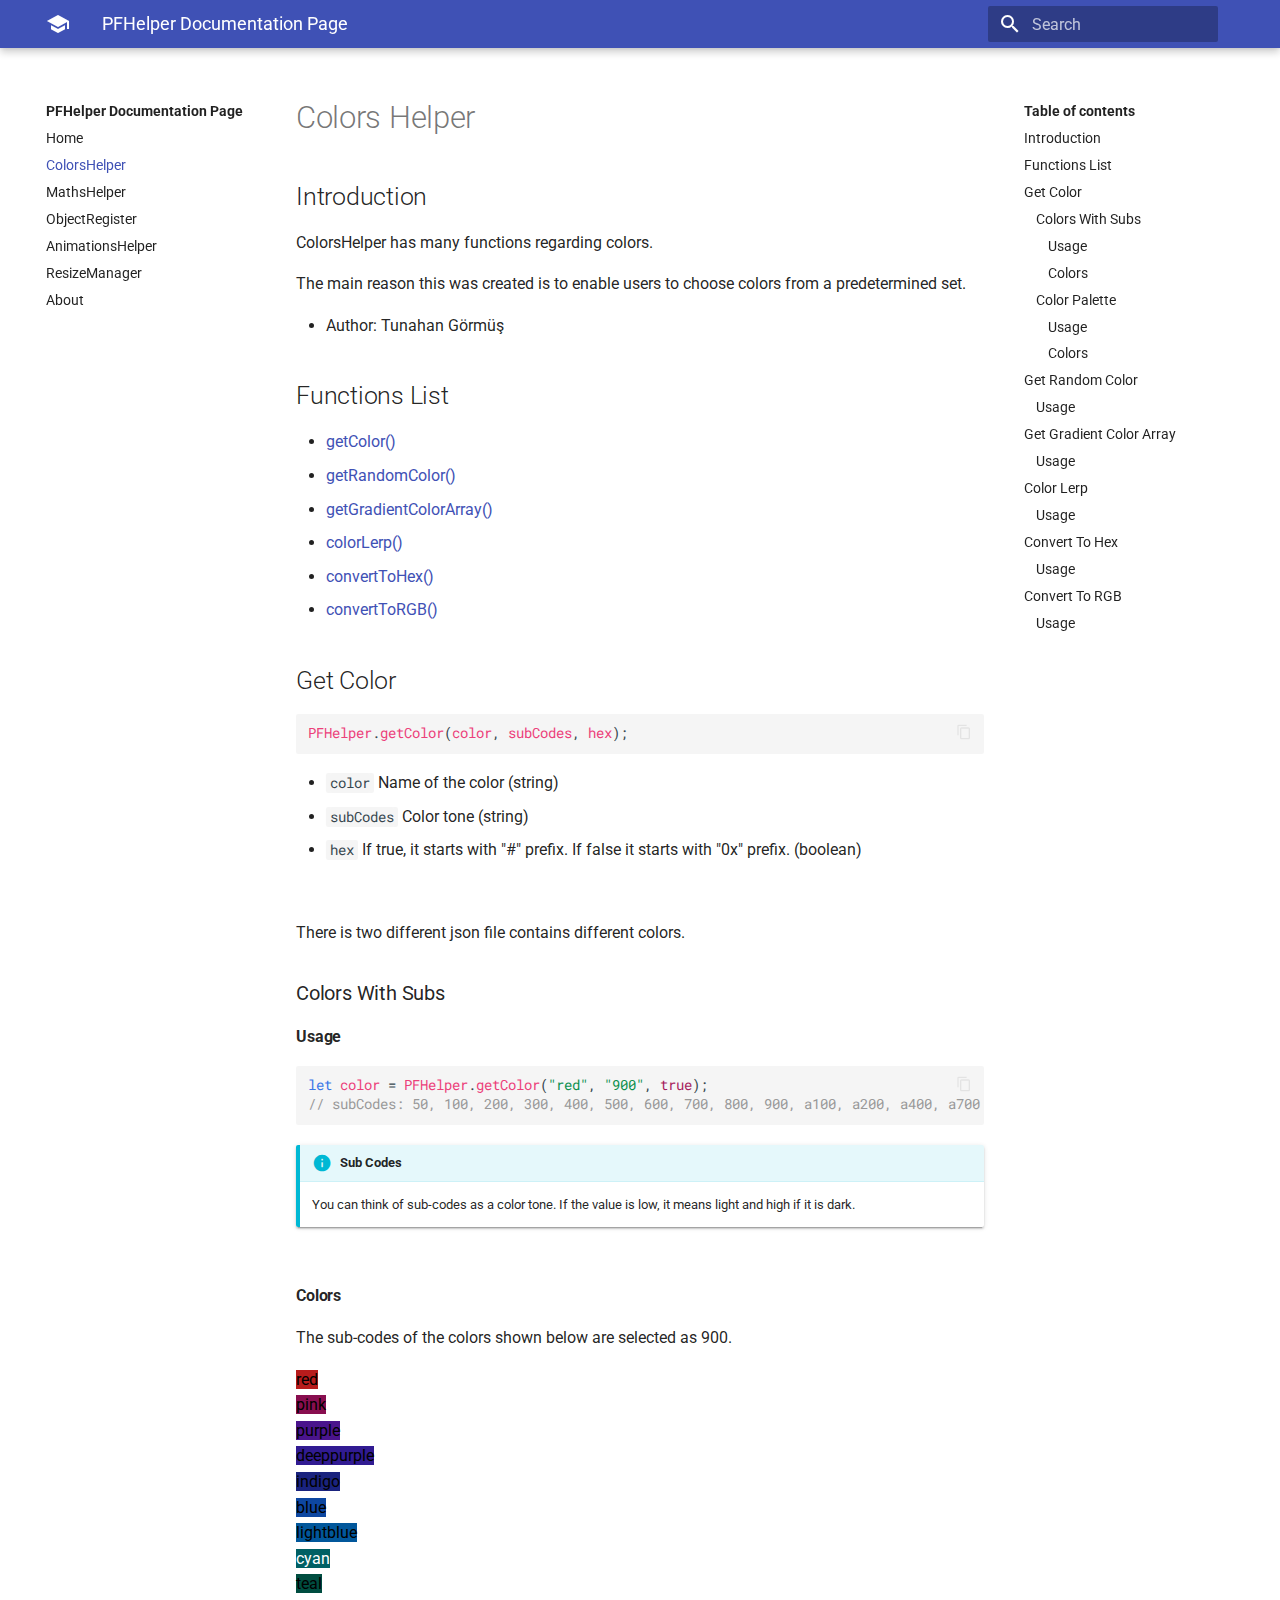
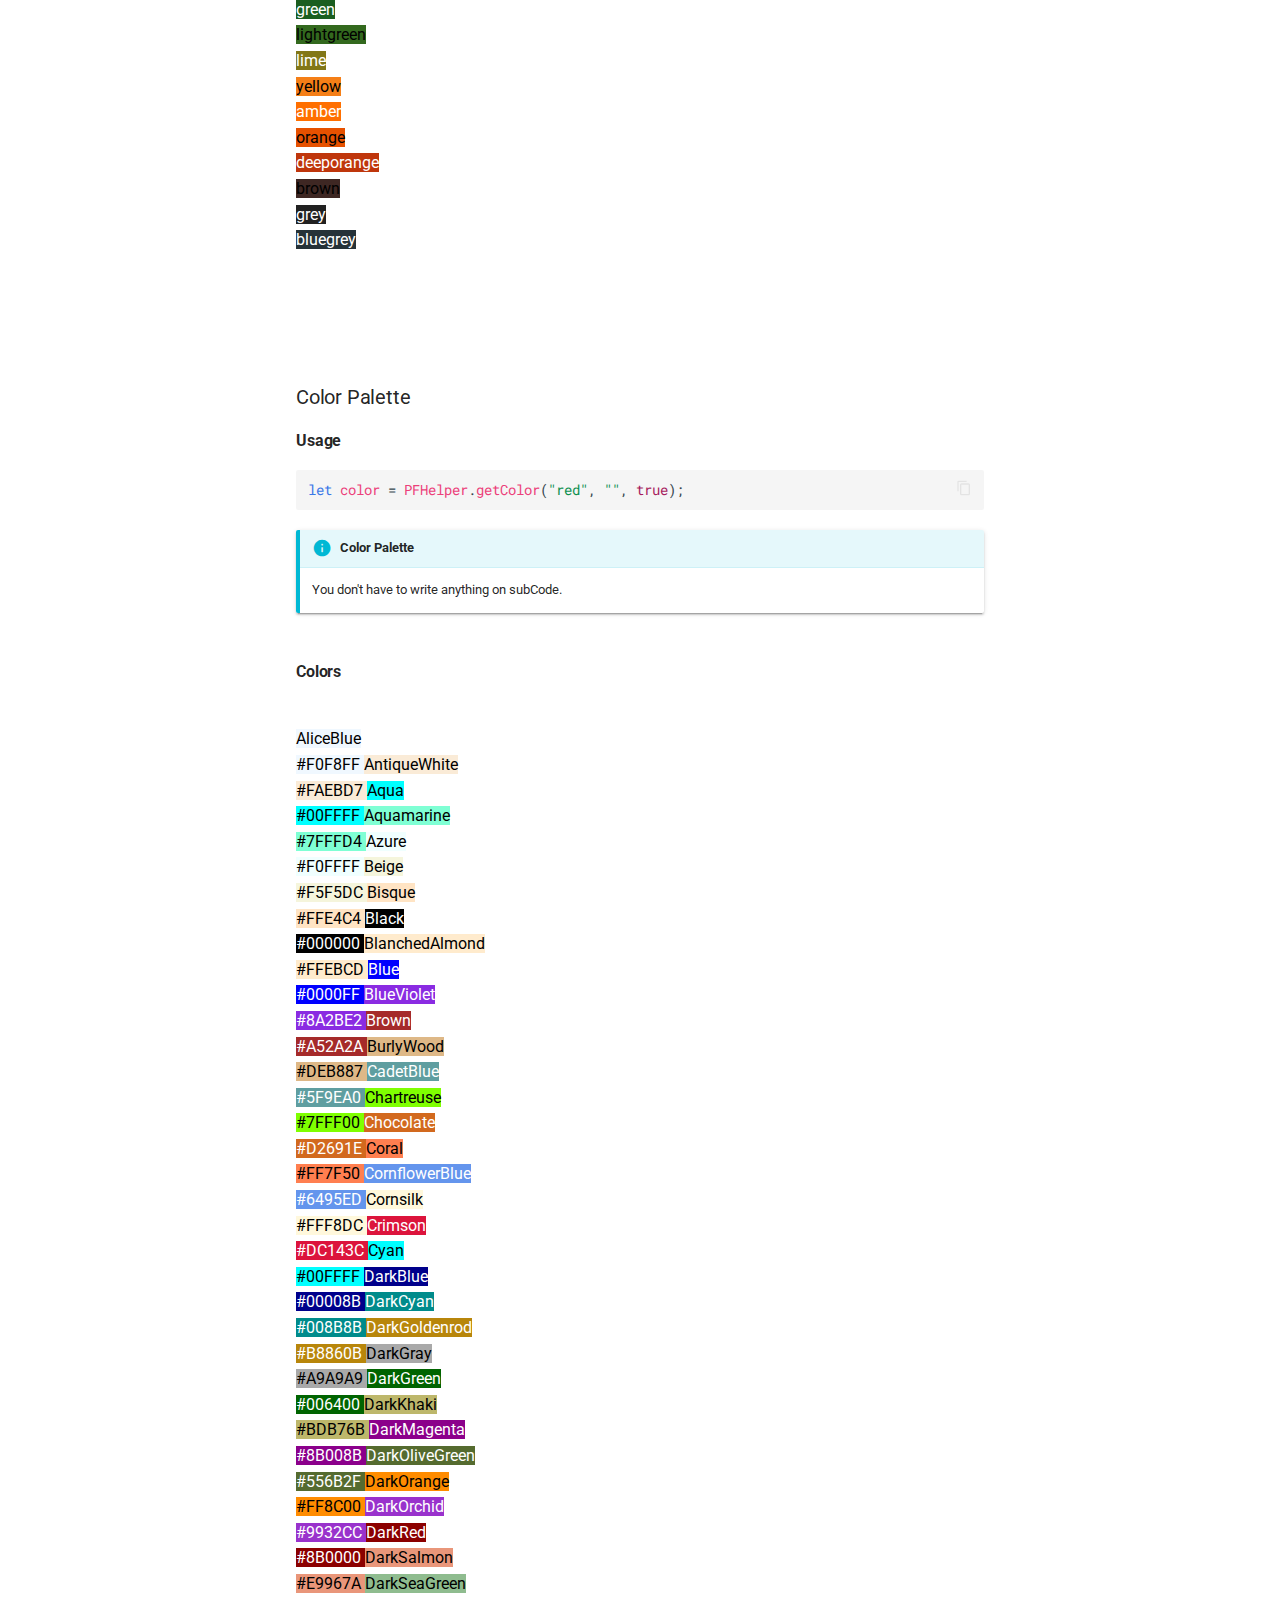
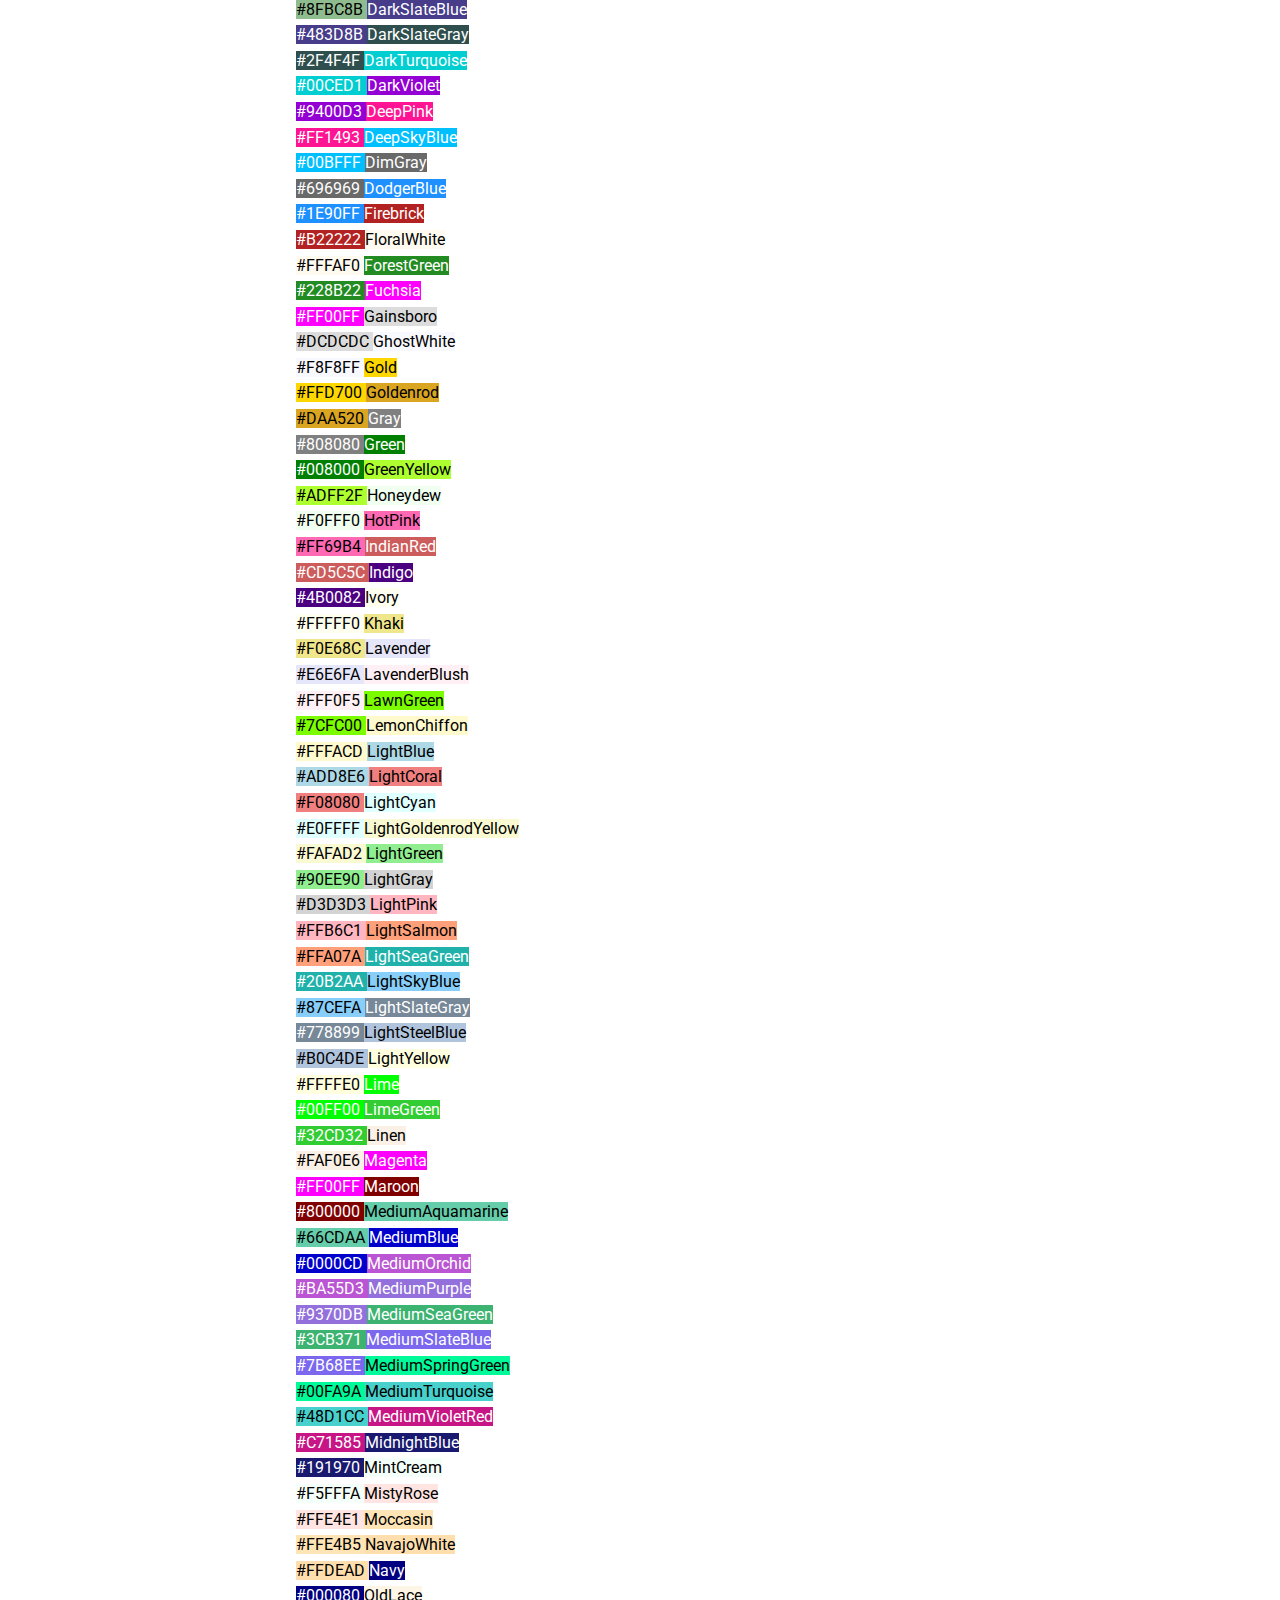
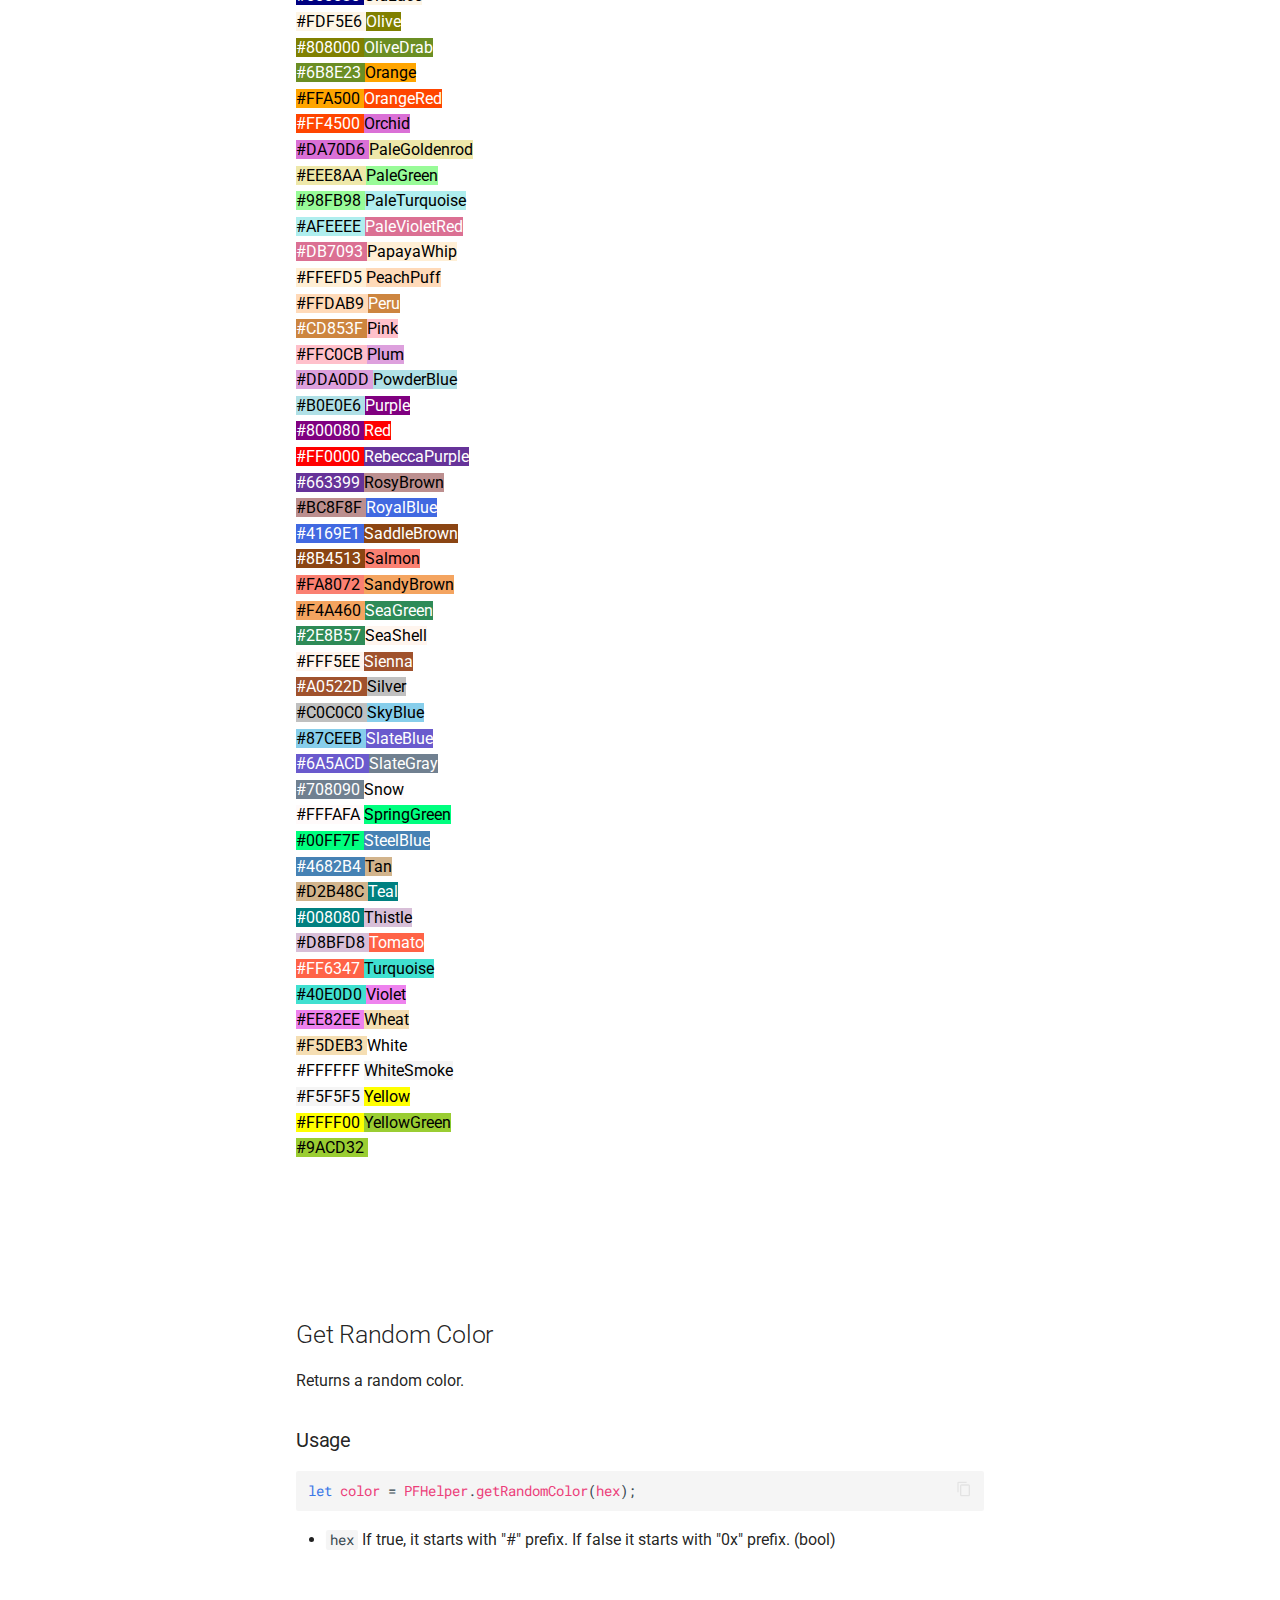
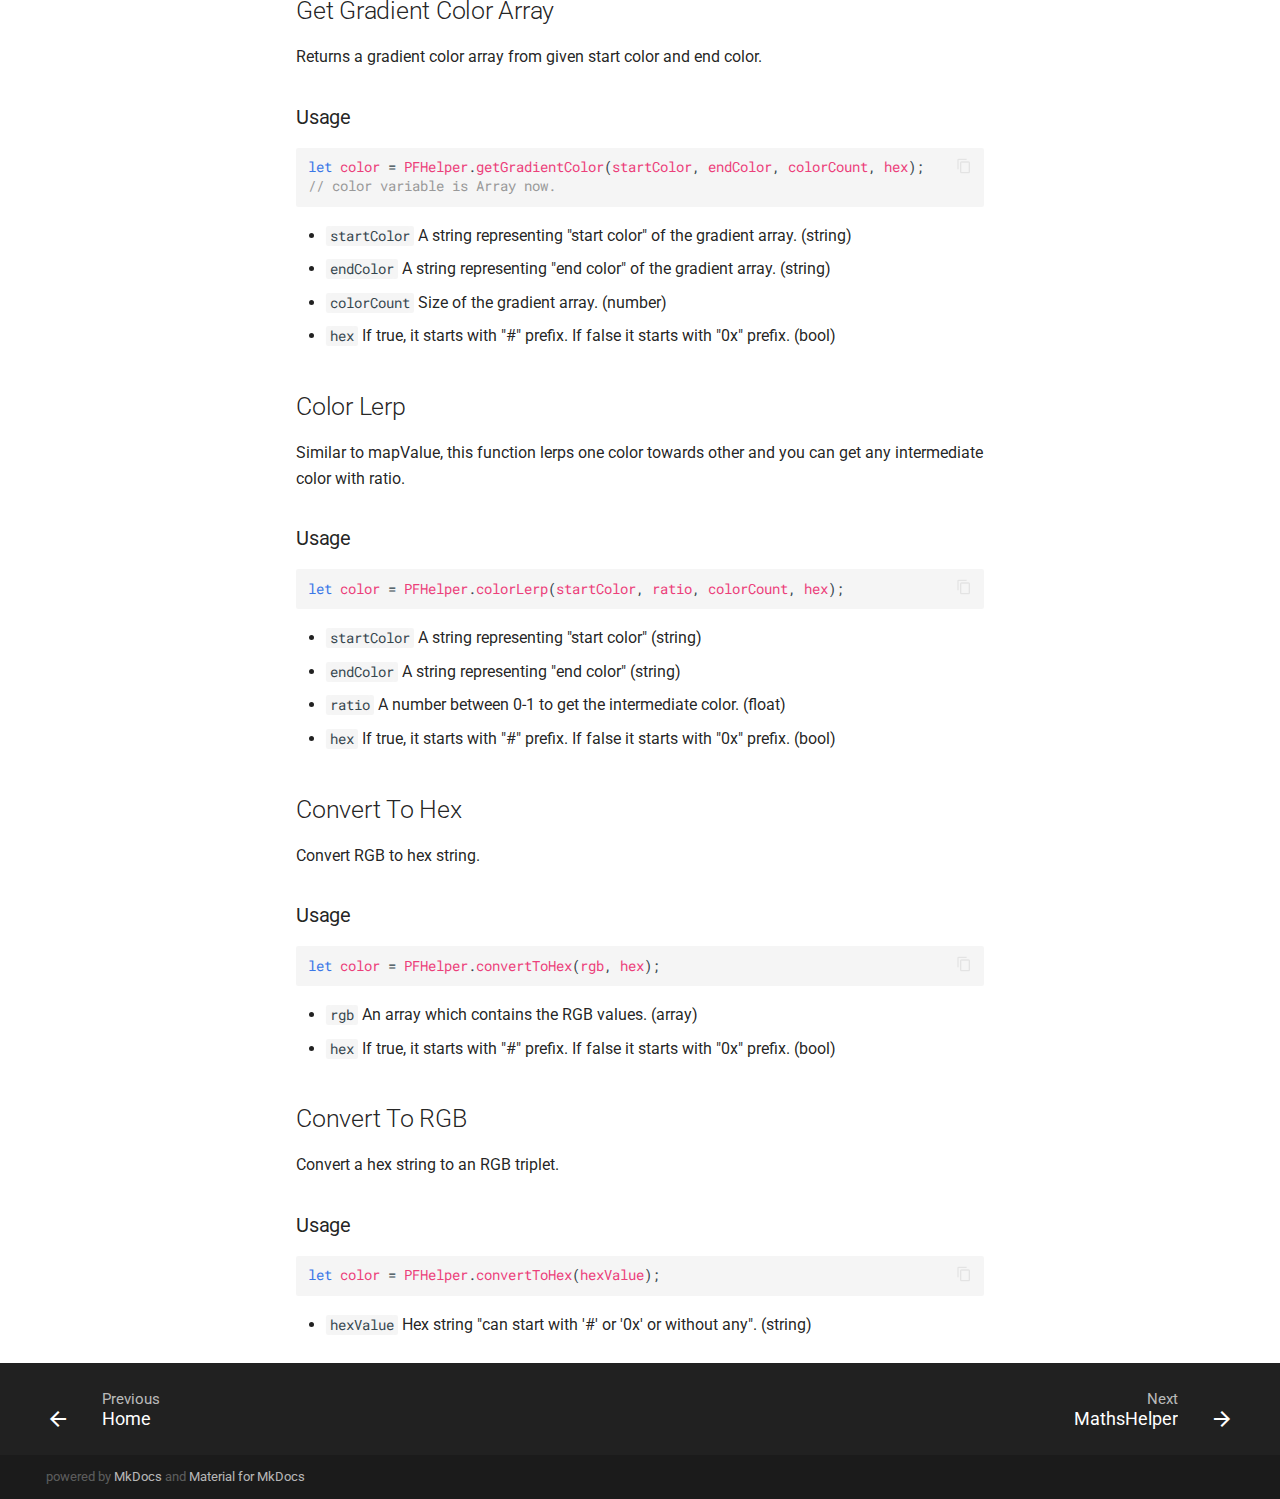
==== docs/colorsHelper/index.html @ a8c643f7 "Added docs site folder" ====
<!doctype html>
<html lang="en" class="no-js">
  <head>
    
      <meta charset="utf-8">
      <meta name="viewport" content="width=device-width,initial-scale=1">
      <meta http-equiv="x-ua-compatible" content="ie=edge">
      
      
      
      
        <meta name="lang:clipboard.copy" content="Copy to clipboard">
      
        <meta name="lang:clipboard.copied" content="Copied to clipboard">
      
        <meta name="lang:search.language" content="en">
      
        <meta name="lang:search.pipeline.stopwords" content="True">
      
        <meta name="lang:search.pipeline.trimmer" content="True">
      
        <meta name="lang:search.result.none" content="No matching documents">
      
        <meta name="lang:search.result.one" content="1 matching document">
      
        <meta name="lang:search.result.other" content="# matching documents">
      
        <meta name="lang:search.tokenizer" content="[\s\-]+">
      
      <link rel="shortcut icon" href="../assets/images/favicon.png">
      <meta name="generator" content="mkdocs-1.0.4, mkdocs-material-4.5.0">
    
    
      
        <title>ColorsHelper - PFHelper Documentation Page</title>
      
    
    
      <link rel="stylesheet" href="../assets/stylesheets/application.1b62728e.css">
      
      
    
    
      <script src="../assets/javascripts/modernizr.268332fc.js"></script>
    
    
      
        <link href="https://fonts.gstatic.com" rel="preconnect" crossorigin>
        <link rel="stylesheet" href="https://fonts.googleapis.com/css?family=Roboto:300,400,400i,700|Roboto+Mono&display=fallback">
        <style>body,input{font-family:"Roboto","Helvetica Neue",Helvetica,Arial,sans-serif}code,kbd,pre{font-family:"Roboto Mono","Courier New",Courier,monospace}</style>
      
    
    <link rel="stylesheet" href="../assets/fonts/material-icons.css">
    
    
      <link rel="stylesheet" href="../../stylesheets/extra.css">
    
    
      
    
    
  </head>
  
    <body dir="ltr">
  
    <svg class="md-svg">
      <defs>
        
        
      </defs>
    </svg>
    <input class="md-toggle" data-md-toggle="drawer" type="checkbox" id="__drawer" autocomplete="off">
    <input class="md-toggle" data-md-toggle="search" type="checkbox" id="__search" autocomplete="off">
    <label class="md-overlay" data-md-component="overlay" for="__drawer"></label>
    
      <a href="#colors-helper" tabindex="1" class="md-skip">
        Skip to content
      </a>
    
    
      <header class="md-header" data-md-component="header">
  <nav class="md-header-nav md-grid">
    <div class="md-flex">
      <div class="md-flex__cell md-flex__cell--shrink">
        <a href=".." title="PFHelper Documentation Page" class="md-header-nav__button md-logo">
          
            <i class="md-icon"></i>
          
        </a>
      </div>
      <div class="md-flex__cell md-flex__cell--shrink">
        <label class="md-icon md-icon--menu md-header-nav__button" for="__drawer"></label>
      </div>
      <div class="md-flex__cell md-flex__cell--stretch">
        <div class="md-flex__ellipsis md-header-nav__title" data-md-component="title">
          
            <span class="md-header-nav__topic">
              PFHelper Documentation Page
            </span>
            <span class="md-header-nav__topic">
              
                ColorsHelper
              
            </span>
          
        </div>
      </div>
      <div class="md-flex__cell md-flex__cell--shrink">
        
          <label class="md-icon md-icon--search md-header-nav__button" for="__search"></label>
          
<div class="md-search" data-md-component="search" role="dialog">
  <label class="md-search__overlay" for="__search"></label>
  <div class="md-search__inner" role="search">
    <form class="md-search__form" name="search">
      <input type="text" class="md-search__input" name="query" placeholder="Search" autocapitalize="off" autocorrect="off" autocomplete="off" spellcheck="false" data-md-component="query" data-md-state="active">
      <label class="md-icon md-search__icon" for="__search"></label>
      <button type="reset" class="md-icon md-search__icon" data-md-component="reset" tabindex="-1">
        &#xE5CD;
      </button>
    </form>
    <div class="md-search__output">
      <div class="md-search__scrollwrap" data-md-scrollfix>
        <div class="md-search-result" data-md-component="result">
          <div class="md-search-result__meta">
            Type to start searching
          </div>
          <ol class="md-search-result__list"></ol>
        </div>
      </div>
    </div>
  </div>
</div>
        
      </div>
      
    </div>
  </nav>
</header>
    
    <div class="md-container">
      
        
      
      
      <main class="md-main" role="main">
        <div class="md-main__inner md-grid" data-md-component="container">
          
            
              <div class="md-sidebar md-sidebar--primary" data-md-component="navigation">
                <div class="md-sidebar__scrollwrap">
                  <div class="md-sidebar__inner">
                    <nav class="md-nav md-nav--primary" data-md-level="0">
  <label class="md-nav__title md-nav__title--site" for="__drawer">
    <a href=".." title="PFHelper Documentation Page" class="md-nav__button md-logo">
      
        <i class="md-icon"></i>
      
    </a>
    PFHelper Documentation Page
  </label>
  
  <ul class="md-nav__list" data-md-scrollfix>
    
      
      
      


  <li class="md-nav__item">
    <a href=".." title="Home" class="md-nav__link">
      Home
    </a>
  </li>

    
      
      
      

  


  <li class="md-nav__item md-nav__item--active">
    
    <input class="md-toggle md-nav__toggle" data-md-toggle="toc" type="checkbox" id="__toc">
    
      
    
    
      <label class="md-nav__link md-nav__link--active" for="__toc">
        ColorsHelper
      </label>
    
    <a href="./" title="ColorsHelper" class="md-nav__link md-nav__link--active">
      ColorsHelper
    </a>
    
      
<nav class="md-nav md-nav--secondary">
  
  
    
  
  
    <label class="md-nav__title" for="__toc">Table of contents</label>
    <ul class="md-nav__list" data-md-scrollfix>
      
        <li class="md-nav__item">
  <a href="#introduction" class="md-nav__link">
    Introduction
  </a>
  
</li>
      
        <li class="md-nav__item">
  <a href="#functions-list" class="md-nav__link">
    Functions List
  </a>
  
</li>
      
        <li class="md-nav__item">
  <a href="#get-color" class="md-nav__link">
    Get Color
  </a>
  
    <nav class="md-nav">
      <ul class="md-nav__list">
        
          <li class="md-nav__item">
  <a href="#colors-with-subs" class="md-nav__link">
    Colors With Subs
  </a>
  
    <nav class="md-nav">
      <ul class="md-nav__list">
        
          <li class="md-nav__item">
  <a href="#usage" class="md-nav__link">
    Usage
  </a>
  
</li>
        
          <li class="md-nav__item">
  <a href="#colors" class="md-nav__link">
    Colors
  </a>
  
</li>
        
      </ul>
    </nav>
  
</li>
        
          <li class="md-nav__item">
  <a href="#color-palette" class="md-nav__link">
    Color Palette
  </a>
  
    <nav class="md-nav">
      <ul class="md-nav__list">
        
          <li class="md-nav__item">
  <a href="#usage_1" class="md-nav__link">
    Usage
  </a>
  
</li>
        
          <li class="md-nav__item">
  <a href="#colors_1" class="md-nav__link">
    Colors
  </a>
  
</li>
        
      </ul>
    </nav>
  
</li>
        
      </ul>
    </nav>
  
</li>
      
        <li class="md-nav__item">
  <a href="#get-random-color" class="md-nav__link">
    Get Random Color
  </a>
  
    <nav class="md-nav">
      <ul class="md-nav__list">
        
          <li class="md-nav__item">
  <a href="#usage_2" class="md-nav__link">
    Usage
  </a>
  
</li>
        
      </ul>
    </nav>
  
</li>
      
        <li class="md-nav__item">
  <a href="#get-gradient-color-array" class="md-nav__link">
    Get Gradient Color Array
  </a>
  
    <nav class="md-nav">
      <ul class="md-nav__list">
        
          <li class="md-nav__item">
  <a href="#usage_3" class="md-nav__link">
    Usage
  </a>
  
</li>
        
      </ul>
    </nav>
  
</li>
      
        <li class="md-nav__item">
  <a href="#color-lerp" class="md-nav__link">
    Color Lerp
  </a>
  
    <nav class="md-nav">
      <ul class="md-nav__list">
        
          <li class="md-nav__item">
  <a href="#usage_4" class="md-nav__link">
    Usage
  </a>
  
</li>
        
      </ul>
    </nav>
  
</li>
      
        <li class="md-nav__item">
  <a href="#convert-to-hex" class="md-nav__link">
    Convert To Hex
  </a>
  
    <nav class="md-nav">
      <ul class="md-nav__list">
        
          <li class="md-nav__item">
  <a href="#usage_5" class="md-nav__link">
    Usage
  </a>
  
</li>
        
      </ul>
    </nav>
  
</li>
      
        <li class="md-nav__item">
  <a href="#convert-to-rgb" class="md-nav__link">
    Convert To RGB
  </a>
  
    <nav class="md-nav">
      <ul class="md-nav__list">
        
          <li class="md-nav__item">
  <a href="#usage_6" class="md-nav__link">
    Usage
  </a>
  
</li>
        
      </ul>
    </nav>
  
</li>
      
      
      
      
      
    </ul>
  
</nav>
    
  </li>

    
      
      
      


  <li class="md-nav__item">
    <a href="../mathsHelper/" title="MathsHelper" class="md-nav__link">
      MathsHelper
    </a>
  </li>

    
      
      
      


  <li class="md-nav__item">
    <a href="../objectRegister/" title="ObjectRegister" class="md-nav__link">
      ObjectRegister
    </a>
  </li>

    
      
      
      


  <li class="md-nav__item">
    <a href="../animationHelper/" title="AnimationsHelper" class="md-nav__link">
      AnimationsHelper
    </a>
  </li>

    
      
      
      


  <li class="md-nav__item">
    <a href="../resizeManager/" title="ResizeManager" class="md-nav__link">
      ResizeManager
    </a>
  </li>

    
      
      
      


  <li class="md-nav__item">
    <a href="../about/" title="About" class="md-nav__link">
      About
    </a>
  </li>

    
  </ul>
</nav>
                  </div>
                </div>
              </div>
            
            
              <div class="md-sidebar md-sidebar--secondary" data-md-component="toc">
                <div class="md-sidebar__scrollwrap">
                  <div class="md-sidebar__inner">
                    
<nav class="md-nav md-nav--secondary">
  
  
    
  
  
    <label class="md-nav__title" for="__toc">Table of contents</label>
    <ul class="md-nav__list" data-md-scrollfix>
      
        <li class="md-nav__item">
  <a href="#introduction" class="md-nav__link">
    Introduction
  </a>
  
</li>
      
        <li class="md-nav__item">
  <a href="#functions-list" class="md-nav__link">
    Functions List
  </a>
  
</li>
      
        <li class="md-nav__item">
  <a href="#get-color" class="md-nav__link">
    Get Color
  </a>
  
    <nav class="md-nav">
      <ul class="md-nav__list">
        
          <li class="md-nav__item">
  <a href="#colors-with-subs" class="md-nav__link">
    Colors With Subs
  </a>
  
    <nav class="md-nav">
      <ul class="md-nav__list">
        
          <li class="md-nav__item">
  <a href="#usage" class="md-nav__link">
    Usage
  </a>
  
</li>
        
          <li class="md-nav__item">
  <a href="#colors" class="md-nav__link">
    Colors
  </a>
  
</li>
        
      </ul>
    </nav>
  
</li>
        
          <li class="md-nav__item">
  <a href="#color-palette" class="md-nav__link">
    Color Palette
  </a>
  
    <nav class="md-nav">
      <ul class="md-nav__list">
        
          <li class="md-nav__item">
  <a href="#usage_1" class="md-nav__link">
    Usage
  </a>
  
</li>
        
          <li class="md-nav__item">
  <a href="#colors_1" class="md-nav__link">
    Colors
  </a>
  
</li>
        
      </ul>
    </nav>
  
</li>
        
      </ul>
    </nav>
  
</li>
      
        <li class="md-nav__item">
  <a href="#get-random-color" class="md-nav__link">
    Get Random Color
  </a>
  
    <nav class="md-nav">
      <ul class="md-nav__list">
        
          <li class="md-nav__item">
  <a href="#usage_2" class="md-nav__link">
    Usage
  </a>
  
</li>
        
      </ul>
    </nav>
  
</li>
      
        <li class="md-nav__item">
  <a href="#get-gradient-color-array" class="md-nav__link">
    Get Gradient Color Array
  </a>
  
    <nav class="md-nav">
      <ul class="md-nav__list">
        
          <li class="md-nav__item">
  <a href="#usage_3" class="md-nav__link">
    Usage
  </a>
  
</li>
        
      </ul>
    </nav>
  
</li>
      
        <li class="md-nav__item">
  <a href="#color-lerp" class="md-nav__link">
    Color Lerp
  </a>
  
    <nav class="md-nav">
      <ul class="md-nav__list">
        
          <li class="md-nav__item">
  <a href="#usage_4" class="md-nav__link">
    Usage
  </a>
  
</li>
        
      </ul>
    </nav>
  
</li>
      
        <li class="md-nav__item">
  <a href="#convert-to-hex" class="md-nav__link">
    Convert To Hex
  </a>
  
    <nav class="md-nav">
      <ul class="md-nav__list">
        
          <li class="md-nav__item">
  <a href="#usage_5" class="md-nav__link">
    Usage
  </a>
  
</li>
        
      </ul>
    </nav>
  
</li>
      
        <li class="md-nav__item">
  <a href="#convert-to-rgb" class="md-nav__link">
    Convert To RGB
  </a>
  
    <nav class="md-nav">
      <ul class="md-nav__list">
        
          <li class="md-nav__item">
  <a href="#usage_6" class="md-nav__link">
    Usage
  </a>
  
</li>
        
      </ul>
    </nav>
  
</li>
      
      
      
      
      
    </ul>
  
</nav>
                  </div>
                </div>
              </div>
            
          
          <div class="md-content">
            <article class="md-content__inner md-typeset">
              
                
                
                <h1 id="colors-helper">Colors Helper</h1>
<h2 id="introduction">Introduction</h2>
<p>ColorsHelper has many functions regarding colors.</p>
<p>The main reason this was created is to enable users to choose colors from a predetermined set.</p>
<ul>
<li>Author: Tunahan Görmüş</li>
</ul>
<h2 id="functions-list">Functions List</h2>
<ul>
<li><a href="#getColor">getColor()</a></li>
<li><a href="#randomColor">getRandomColor()</a></li>
<li><a href="#gradientArray">getGradientColorArray()</a></li>
<li><a href="#colorLerp">colorLerp()</a></li>
<li><a href="#convertHex">convertToHex()</a></li>
<li><a href="#convertRGB">convertToRGB()</a></li>
</ul>
<p><a name="getColor"></a></p>
<h2 id="get-color">Get Color</h2>
<div class="codehilite"><pre><span></span><span class="nx">PFHelper</span><span class="p">.</span><span class="nx">getColor</span><span class="p">(</span><span class="nx">color</span><span class="p">,</span> <span class="nx">subCodes</span><span class="p">,</span> <span class="nx">hex</span><span class="p">);</span>
</pre></div>


<ul>
<li><code>color</code> Name of the color (string)</li>
<li><code>subCodes</code> Color tone (string)</li>
<li><code>hex</code> If true, it starts with "#" prefix. If false it starts with "0x" prefix. (boolean)</li>
</ul>
<p>&nbsp;</p>
<p>There is two different json file contains different colors.</p>
<h3 id="colors-with-subs">Colors With Subs</h3>
<h4 id="usage">Usage</h4>
<div class="codehilite"><pre><span></span><span class="kd">let</span> <span class="nx">color</span> <span class="o">=</span> <span class="nx">PFHelper</span><span class="p">.</span><span class="nx">getColor</span><span class="p">(</span><span class="s2">&quot;red&quot;</span><span class="p">,</span> <span class="s2">&quot;900&quot;</span><span class="p">,</span> <span class="kc">true</span><span class="p">);</span>
<span class="c1">// subCodes: 50, 100, 200, 300, 400, 500, 600, 700, 800, 900, a100, a200, a400, a700</span>
</pre></div>


<div class="admonition info">
<p class="admonition-title">Sub Codes</p>
<p>You can think of sub-codes as a color tone. If the value is low, it means light and high if it is dark.</p>
</div>
<p style="padding: 10px;"> </p>

<h4 id="colors">Colors</h4>
<p>The sub-codes of the colors shown below are selected as 900.</p>
<p><span class="colorbox-small" style="background-color:#b71c1c;">
<span style="color:#000000">red</span><br/>
</span><span class="colorbox-small" style="background-color:#880e4f; ">
<span style="color:#000000">pink</span><br/>
</span><span class="colorbox-small" style="background-color:#4a148c;">
<span style="color:#000000">purple</span><br/>
</span><span class="colorbox-small" style="background-color:#311b92;">
<span style="color:#000000">deeppurple</span><br/>
</span><span class="colorbox-small" style="background-color:#1a237e;">
<span style="color:#000000">indigo</span><br/>
</span><span class="colorbox-small" style="background-color:#0d47a1;">
<span style="color:#000000">blue</span><br/>
</span><span class="colorbox-small" style="background-color:#01579b;">
<span style="color:#000000">lightblue</span><br/>
</span><span class="colorbox-small" style="background-color:#006064;">
<span style="color:#FFFFFF">cyan</span><br/>
</span><span class="colorbox-small" style="background-color:#004d40;">
<span style="color:#000000">teal</span><br/>
</span><span class="colorbox-small" style="background-color:#1b5e20;">
<span style="color:#FFFFFF">green</span><br/>
</span><span class="colorbox-small" style="background-color:#33691e;">
<span style="color:#000000">lightgreen</span><br/>
</span><span class="colorbox-small" style="background-color:#827717;">
<span style="color:#FFFFFF">lime</span><br/>
</span><span class="colorbox-small" style="background-color:#f57f17;">
<span style="color:#000000">yellow</span><br/>
</span><span class="colorbox-small" style="background-color:#ff6f00;">
<span style="color:#FFFFFF">amber</span><br/>
</span><span class="colorbox-small" style="background-color:#e65100;">
<span style="color:#000000">orange  </span><br/>
</span><span class="colorbox-small" style="background-color:#bf360c;">
<span style="color:#FFFFFF">deeporange</span><br/>
</span><span class="colorbox-small" style="background-color:#3e2723;">
<span style="color:#000000">brown</span><br/>
</span><span class="colorbox-small" style="background-color:#212121;">
<span style="color:#FFFFFF">grey</span><br/>
</span><span class="colorbox-small" style="background-color:#263238;">
<span style="color:#FFFFFF">bluegrey</span></p>
<p>&nbsp;</p>
<p style="padding: 20px;"> </p>

<h3 id="color-palette">Color Palette</h3>
<h4 id="usage_1">Usage</h4>
<div class="codehilite"><pre><span></span><span class="kd">let</span> <span class="nx">color</span> <span class="o">=</span> <span class="nx">PFHelper</span><span class="p">.</span><span class="nx">getColor</span><span class="p">(</span><span class="s2">&quot;red&quot;</span><span class="p">,</span> <span class="s2">&quot;&quot;</span><span class="p">,</span> <span class="kc">true</span><span class="p">);</span>
</pre></div>


<div class="admonition info">
<p class="admonition-title">Color Palette</p>
<p>You don't have to write anything on subCode.</p>
</div>
<p style="padding: 5px;"> </p>

<h4 id="colors_1">Colors</h4>
<p style="padding: 5px;"> </p>

<p><span class="colorbox-small" style="background-color:AliceBlue;">
<span style="color:#000000">AliceBlue</span><br/><span style="color:#000000">#F0F8FF</span>
</span><span class="colorbox-small" style="background-color:AntiqueWhite; ">
<span style="color:#000000">AntiqueWhite</span><br/><span style="color:#000000">#FAEBD7</span>
</span><span class="colorbox-small" style="background-color:Aqua;">
<span style="color:#000000">Aqua</span><br/><span style="color:#000000">#00FFFF</span>
</span><span class="colorbox-small" style="background-color:Aquamarine;">
<span style="color:#000000">Aquamarine</span><br/><span style="color:#000000">#7FFFD4</span>
</span><span class="colorbox-small" style="background-color:Azure;">
<span style="color:#000000">Azure</span><br/><span style="color:#000000">#F0FFFF</span>
</span><span class="colorbox-small" style="background-color:Beige;">
<span style="color:#000000">Beige</span><br/><span style="color:#000000">#F5F5DC</span>
</span><span class="colorbox-small" style="background-color:Bisque;">
<span style="color:#000000">Bisque</span><br/><span style="color:#000000">#FFE4C4</span>
</span><span class="colorbox-small" style="background-color:Black;">
<span style="color:#FFFFFF">Black</span><br/><span style="color:#FFFFFF">#000000</span>
</span><span class="colorbox-small" style="background-color:BlanchedAlmond;">
<span style="color:#000000">BlanchedAlmond</span><br/><span style="color:#000000">#FFEBCD</span>
</span><span class="colorbox-small" style="background-color:Blue;">
<span style="color:#FFFFFF">Blue</span><br/><span style="color:#FFFFFF">#0000FF</span>
</span><span class="colorbox-small" style="background-color:BlueViolet;">
<span style="color:#FFFFFF">BlueViolet</span><br/><span style="color:#FFFFFF">#8A2BE2</span>
</span><span class="colorbox-small" style="background-color:Brown;">
<span style="color:#FFFFFF">Brown</span><br/><span style="color:#FFFFFF">#A52A2A</span>
</span><span class="colorbox-small" style="background-color:BurlyWood;">
<span style="color:#000000">BurlyWood</span><br/><span style="color:#000000">#DEB887</span>
</span><span class="colorbox-small" style="background-color:CadetBlue;">
<span style="color:#FFFFFF">CadetBlue</span><br/><span style="color:#FFFFFF">#5F9EA0</span>
</span><span class="colorbox-small" style="background-color:Chartreuse;">
<span style="color:#000000">Chartreuse</span><br/><span style="color:#000000">#7FFF00</span>
</span><span class="colorbox-small" style="background-color:Chocolate;">
<span style="color:#FFFFFF">Chocolate</span><br/><span style="color:#FFFFFF">#D2691E</span>
</span><span class="colorbox-small" style="background-color:Coral;">
<span style="color:#000000">Coral</span><br/><span style="color:#000000">#FF7F50</span>
</span><span class="colorbox-small" style="background-color:CornflowerBlue;">
<span style="color:#FFFFFF">CornflowerBlue</span><br/><span style="color:#FFFFFF">#6495ED</span>
</span><span class="colorbox-small" style="background-color:Cornsilk;">
<span style="color:#000000">Cornsilk</span><br/><span style="color:#000000">#FFF8DC</span>
</span><span class="colorbox-small" style="background-color:Crimson;">
<span style="color:#FFFFFF">Crimson</span><br/><span style="color:#FFFFFF">#DC143C</span>
</span><span class="colorbox-small" style="background-color:Cyan;">
<span style="color:#000000">Cyan</span><br/><span style="color:#000000">#00FFFF</span>
</span><span class="colorbox-small" style="background-color:DarkBlue;">
<span style="color:#FFFFFF">DarkBlue</span><br/><span style="color:#FFFFFF">#00008B</span>
</span><span class="colorbox-small" style="background-color:DarkCyan;">
<span style="color:#FFFFFF">DarkCyan</span><br/><span style="color:#FFFFFF">#008B8B</span>
</span><span class="colorbox-small" style="background-color:DarkGoldenrod;">
<span style="color:#FFFFFF">DarkGoldenrod</span><br/><span style="color:#FFFFFF">#B8860B</span>
</span><span class="colorbox-small" style="background-color:DarkGray;">
<span style="color:#000000">DarkGray</span><br/><span style="color:#000000">#A9A9A9</span>
</span><span class="colorbox-small" style="background-color:DarkGreen;">
<span style="color:#FFFFFF">DarkGreen</span><br/><span style="color:#FFFFFF">#006400</span>
</span><span class="colorbox-small" style="background-color:DarkKhaki;">
<span style="color:#000000">DarkKhaki</span><br/><span style="color:#000000">#BDB76B</span>
</span><span class="colorbox-small" style="background-color:DarkMagenta;">
<span style="color:#FFFFFF">DarkMagenta</span><br/><span style="color:#FFFFFF">#8B008B</span>
</span><span class="colorbox-small" style="background-color:DarkOliveGreen;">
<span style="color:#FFFFFF">DarkOliveGreen</span><br/><span style="color:#FFFFFF">#556B2F</span>
</span><span class="colorbox-small" style="background-color:DarkOrange;">
<span style="color:#000000">DarkOrange</span><br/><span style="color:#000000">#FF8C00</span>
</span><span class="colorbox-small" style="background-color:DarkOrchid;">
<span style="color:#FFFFFF">DarkOrchid</span><br/><span style="color:#FFFFFF">#9932CC</span>
</span><span class="colorbox-small" style="background-color:DarkRed;">
<span style="color:#FFFFFF">DarkRed</span><br/><span style="color:#FFFFFF">#8B0000</span>
</span><span class="colorbox-small" style="background-color:DarkSalmon;">
<span style="color:#000000">DarkSalmon</span><br/><span style="color:#000000">#E9967A</span>
</span><span class="colorbox-small" style="background-color:DarkSeaGreen;">
<span style="color:#000000">DarkSeaGreen</span><br/><span style="color:#000000">#8FBC8B</span>
</span><span class="colorbox-small" style="background-color:DarkSlateBlue;">
<span style="color:#FFFFFF">DarkSlateBlue</span><br/><span style="color:#FFFFFF">#483D8B</span>
</span><span class="colorbox-small" style="background-color:DarkSlateGray;">
<span style="color:#FFFFFF">DarkSlateGray</span><br/><span style="color:#FFFFFF">#2F4F4F</span>
</span><span class="colorbox-small" style="background-color:DarkTurquoise;">
<span style="color:#FFFFFF">DarkTurquoise</span><br/><span style="color:#FFFFFF">#00CED1</span>
</span><span class="colorbox-small" style="background-color:DarkViolet;">
<span style="color:#FFFFFF">DarkViolet</span><br/><span style="color:#FFFFFF">#9400D3</span>
</span><span class="colorbox-small" style="background-color:DeepPink;">
<span style="color:#FFFFFF">DeepPink</span><br/><span style="color:#FFFFFF">#FF1493</span>
</span><span class="colorbox-small" style="background-color:DeepSkyBlue;">
<span style="color:#FFFFFF">DeepSkyBlue</span><br/><span style="color:#FFFFFF">#00BFFF</span>
</span><span class="colorbox-small" style="background-color:DimGray;">
<span style="color:#FFFFFF">DimGray</span><br/><span style="color:#FFFFFF">#696969</span>
</span><span class="colorbox-small" style="background-color:DodgerBlue;">
<span style="color:#FFFFFF">DodgerBlue</span><br/><span style="color:#FFFFFF">#1E90FF</span>
</span><span class="colorbox-small" style="background-color:Firebrick;">
<span style="color:#FFFFFF">Firebrick</span><br/><span style="color:#FFFFFF">#B22222</span>
</span><span class="colorbox-small" style="background-color:FloralWhite;">
<span style="color:#000000">FloralWhite</span><br/><span style="color:#000000">#FFFAF0</span>
</span><span class="colorbox-small" style="background-color:ForestGreen;">
<span style="color:#FFFFFF">ForestGreen</span><br/><span style="color:#FFFFFF">#228B22</span>
</span><span class="colorbox-small" style="background-color:Fuchsia;">
<span style="color:#FFFFFF">Fuchsia</span><br/><span style="color:#FFFFFF">#FF00FF</span>
</span><span class="colorbox-small" style="background-color:Gainsboro;">
<span style="color:#000000">Gainsboro</span><br/><span style="color:#000000">#DCDCDC</span>
</span><span class="colorbox-small" style="background-color:GhostWhite;">
<span style="color:#000000">GhostWhite</span><br/><span style="color:#000000">#F8F8FF</span>
</span><span class="colorbox-small" style="background-color:Gold;">
<span style="color:#000000">Gold</span><br/><span style="color:#000000">#FFD700</span>
</span><span class="colorbox-small" style="background-color:Goldenrod;">
<span style="color:#000000">Goldenrod</span><br/><span style="color:#000000">#DAA520</span>
</span><span class="colorbox-small" style="background-color:Gray;">
<span style="color:#FFFFFF">Gray</span><br/><span style="color:#FFFFFF">#808080</span>
</span><span class="colorbox-small" style="background-color:Green;">
<span style="color:#FFFFFF">Green</span><br/><span style="color:#FFFFFF">#008000</span>
</span><span class="colorbox-small" style="background-color:GreenYellow;">
<span style="color:#000000">GreenYellow</span><br/><span style="color:#000000">#ADFF2F</span>
</span><span class="colorbox-small" style="background-color:Honeydew;">
<span style="color:#000000">Honeydew</span><br/><span style="color:#000000">#F0FFF0</span>
</span><span class="colorbox-small" style="background-color:HotPink;">
<span style="color:#000000">HotPink</span><br/><span style="color:#000000">#FF69B4</span>
</span><span class="colorbox-small" style="background-color:IndianRed;">
<span style="color:#FFFFFF">IndianRed</span><br/><span style="color:#FFFFFF">#CD5C5C</span>
</span><span class="colorbox-small" style="background-color:Indigo;">
<span style="color:#FFFFFF">Indigo</span><br/><span style="color:#FFFFFF">#4B0082</span>
</span><span class="colorbox-small" style="background-color:Ivory;">
<span style="color:#000000">Ivory</span><br/><span style="color:#000000">#FFFFF0</span>
</span><span class="colorbox-small" style="background-color:Khaki;">
<span style="color:#000000">Khaki</span><br/><span style="color:#000000">#F0E68C</span>
</span><span class="colorbox-small" style="background-color:Lavender;">
<span style="color:#000000">Lavender</span><br/><span style="color:#000000">#E6E6FA</span>
</span><span class="colorbox-small" style="background-color:LavenderBlush;">
<span style="color:#000000">LavenderBlush</span><br/><span style="color:#000000">#FFF0F5</span>
</span><span class="colorbox-small" style="background-color:LawnGreen;">
<span style="color:#000000">LawnGreen</span><br/><span style="color:#000000">#7CFC00</span>
</span><span class="colorbox-small" style="background-color:LemonChiffon;">
<span style="color:#000000">LemonChiffon</span><br/><span style="color:#000000">#FFFACD</span>
</span><span class="colorbox-small" style="background-color:LightBlue;">
<span style="color:#000000">LightBlue</span><br/><span style="color:#000000">#ADD8E6</span>
</span><span class="colorbox-small" style="background-color:LightCoral;">
<span style="color:#000000">LightCoral</span><br/><span style="color:#000000">#F08080</span>
</span><span class="colorbox-small" style="background-color:LightCyan;">
<span style="color:#000000">LightCyan</span><br/><span style="color:#000000">#E0FFFF</span>
</span><span class="colorbox-small" style="background-color:LightGoldenrodYellow;">
<span style="color:#000000">LightGoldenrodYellow</span><br/><span style="color:#000000">#FAFAD2</span>
</span><span class="colorbox-small" style="background-color:LightGreen;">
<span style="color:#000000">LightGreen</span><br/><span style="color:#000000">#90EE90</span>
</span><span class="colorbox-small" style="background-color:LightGray;">
<span style="color:#000000">LightGray</span><br/><span style="color:#000000">#D3D3D3</span>
</span><span class="colorbox-small" style="background-color:LightPink;">
<span style="color:#000000">LightPink</span><br/><span style="color:#000000">#FFB6C1</span>
</span><span class="colorbox-small" style="background-color:LightSalmon;">
<span style="color:#000000">LightSalmon</span><br/><span style="color:#000000">#FFA07A</span>
</span><span class="colorbox-small" style="background-color:LightSeaGreen;">
<span style="color:#FFFFFF">LightSeaGreen</span><br/><span style="color:#FFFFFF">#20B2AA</span>
</span><span class="colorbox-small" style="background-color:LightSkyBlue;">
<span style="color:#000000">LightSkyBlue</span><br/><span style="color:#000000">#87CEFA</span>
</span><span class="colorbox-small" style="background-color:LightSlateGray;">
<span style="color:#FFFFFF">LightSlateGray</span><br/><span style="color:#FFFFFF">#778899</span>
</span><span class="colorbox-small" style="background-color:LightSteelBlue;">
<span style="color:#000000">LightSteelBlue</span><br/><span style="color:#000000">#B0C4DE</span>
</span><span class="colorbox-small" style="background-color:LightYellow;">
<span style="color:#000000">LightYellow</span><br/><span style="color:#000000">#FFFFE0</span>
</span><span class="colorbox-small" style="background-color:Lime;">
<span style="color:#FFFFFF">Lime</span><br/><span style="color:#FFFFFF">#00FF00</span>
</span><span class="colorbox-small" style="background-color:LimeGreen;">
<span style="color:#FFFFFF">LimeGreen</span><br/><span style="color:#FFFFFF">#32CD32</span>
</span><span class="colorbox-small" style="background-color:Linen;">
<span style="color:#000000">Linen</span><br/><span style="color:#000000">#FAF0E6</span>
</span><span class="colorbox-small" style="background-color:Magenta;">
<span style="color:#FFFFFF">Magenta</span><br/><span style="color:#FFFFFF">#FF00FF</span>
</span><span class="colorbox-small" style="background-color:Maroon;">
<span style="color:#FFFFFF">Maroon</span><br/><span style="color:#FFFFFF">#800000</span>
</span><span class="colorbox-small" style="background-color:MediumAquamarine;">
<span style="color:#000000">MediumAquamarine</span><br/><span style="color:#000000">#66CDAA</span>
</span><span class="colorbox-small" style="background-color:MediumBlue;">
<span style="color:#FFFFFF">MediumBlue</span><br/><span style="color:#FFFFFF">#0000CD</span>
</span><span class="colorbox-small" style="background-color:MediumOrchid;">
<span style="color:#FFFFFF">MediumOrchid</span><br/><span style="color:#FFFFFF">#BA55D3</span>
</span><span class="colorbox-small" style="background-color:MediumPurple;">
<span style="color:#FFFFFF">MediumPurple</span><br/><span style="color:#FFFFFF">#9370DB</span>
</span><span class="colorbox-small" style="background-color:MediumSeaGreen;">
<span style="color:#FFFFFF">MediumSeaGreen</span><br/><span style="color:#FFFFFF">#3CB371</span>
</span><span class="colorbox-small" style="background-color:MediumSlateBlue;">
<span style="color:#FFFFFF">MediumSlateBlue</span><br/><span style="color:#FFFFFF">#7B68EE</span>
</span><span class="colorbox-small" style="background-color:MediumSpringGreen;">
<span style="color:#000000">MediumSpringGreen</span><br/><span style="color:#000000">#00FA9A</span>
</span><span class="colorbox-small" style="background-color:MediumTurquoise;">
<span style="color:#000000">MediumTurquoise</span><br/><span style="color:#000000">#48D1CC</span>
</span><span class="colorbox-small" style="background-color:MediumVioletRed;">
<span style="color:#FFFFFF">MediumVioletRed</span><br/><span style="color:#FFFFFF">#C71585</span>
</span><span class="colorbox-small" style="background-color:MidnightBlue;">
<span style="color:#FFFFFF">MidnightBlue</span><br/><span style="color:#FFFFFF">#191970</span>
</span><span class="colorbox-small" style="background-color:MintCream;">
<span style="color:#000000">MintCream</span><br/><span style="color:#000000">#F5FFFA</span>
</span><span class="colorbox-small" style="background-color:MistyRose;">
<span style="color:#000000">MistyRose</span><br/><span style="color:#000000">#FFE4E1</span>
</span><span class="colorbox-small" style="background-color:Moccasin;">
<span style="color:#000000">Moccasin</span><br/><span style="color:#000000">#FFE4B5</span>
</span><span class="colorbox-small" style="background-color:NavajoWhite;">
<span style="color:#000000">NavajoWhite</span><br/><span style="color:#000000">#FFDEAD</span>
</span><span class="colorbox-small" style="background-color:Navy;">
<span style="color:#FFFFFF">Navy</span><br/><span style="color:#FFFFFF">#000080</span>
</span><span class="colorbox-small" style="background-color:OldLace;">
<span style="color:#000000">OldLace</span><br/><span style="color:#000000">#FDF5E6</span>
</span><span class="colorbox-small" style="background-color:Olive;">
<span style="color:#FFFFFF">Olive</span><br/><span style="color:#FFFFFF">#808000</span>
</span><span class="colorbox-small" style="background-color:OliveDrab;">
<span style="color:#FFFFFF">OliveDrab</span><br/><span style="color:#FFFFFF">#6B8E23</span>
</span><span class="colorbox-small" style="background-color:Orange;">
<span style="color:#000000">Orange</span><br/><span style="color:#000000">#FFA500</span>
</span><span class="colorbox-small" style="background-color:OrangeRed;">
<span style="color:#FFFFFF">OrangeRed</span><br/><span style="color:#FFFFFF">#FF4500</span>
</span><span class="colorbox-small" style="background-color:Orchid;">
<span style="color:#000000">Orchid</span><br/><span style="color:#000000">#DA70D6</span>
</span><span class="colorbox-small" style="background-color:PaleGoldenrod;">
<span style="color:#000000">PaleGoldenrod</span><br/><span style="color:#000000">#EEE8AA</span>
</span><span class="colorbox-small" style="background-color:PaleGreen;">
<span style="color:#000000">PaleGreen</span><br/><span style="color:#000000">#98FB98</span>
</span><span class="colorbox-small" style="background-color:PaleTurquoise;">
<span style="color:#000000">PaleTurquoise</span><br/><span style="color:#000000">#AFEEEE</span>
</span><span class="colorbox-small" style="background-color:PaleVioletRed;">
<span style="color:#FFFFFF">PaleVioletRed</span><br/><span style="color:#FFFFFF">#DB7093</span>
</span><span class="colorbox-small" style="background-color:PapayaWhip;">
<span style="color:#000000">PapayaWhip</span><br/><span style="color:#000000">#FFEFD5</span>
</span><span class="colorbox-small" style="background-color:PeachPuff;">
<span style="color:#000000">PeachPuff</span><br/><span style="color:#000000">#FFDAB9</span>
</span><span class="colorbox-small" style="background-color:Peru;">
<span style="color:#FFFFFF">Peru</span><br/><span style="color:#FFFFFF">#CD853F</span>
</span><span class="colorbox-small" style="background-color:Pink;">
<span style="color:#000000">Pink</span><br/><span style="color:#000000">#FFC0CB</span>
</span><span class="colorbox-small" style="background-color:Plum;">
<span style="color:#000000">Plum</span><br/><span style="color:#000000">#DDA0DD</span>
</span><span class="colorbox-small" style="background-color:PowderBlue;">
<span style="color:#000000">PowderBlue</span><br/><span style="color:#000000">#B0E0E6</span>
</span><span class="colorbox-small" style="background-color:Purple;">
<span style="color:#FFFFFF">Purple</span><br/><span style="color:#FFFFFF">#800080</span>
</span><span class="colorbox-small" style="background-color:Red;">
<span style="color:#FFFFFF">Red</span><br/><span style="color:#FFFFFF">#FF0000</span>
</span><span class="colorbox-small" style="background-color:RebeccaPurple;">
<span style="color:#FFFFFF">RebeccaPurple</span><br/><span style="color:#FFFFFF">#663399</span>
</span><span class="colorbox-small" style="background-color:RosyBrown;">
<span style="color:#000000">RosyBrown</span><br/><span style="color:#000000">#BC8F8F</span>
</span><span class="colorbox-small" style="background-color:RoyalBlue;">
<span style="color:#FFFFFF">RoyalBlue</span><br/><span style="color:#FFFFFF">#4169E1</span>
</span><span class="colorbox-small" style="background-color:SaddleBrown;">
<span style="color:#FFFFFF">SaddleBrown</span><br/><span style="color:#FFFFFF">#8B4513</span>
</span><span class="colorbox-small" style="background-color:Salmon;">
<span style="color:#000000">Salmon</span><br/><span style="color:#000000">#FA8072</span>
</span><span class="colorbox-small" style="background-color:SandyBrown;">
<span style="color:#000000">SandyBrown</span><br/><span style="color:#000000">#F4A460</span>
</span><span class="colorbox-small" style="background-color:SeaGreen;">
<span style="color:#FFFFFF">SeaGreen</span><br/><span style="color:#FFFFFF">#2E8B57</span>
</span><span class="colorbox-small" style="background-color:SeaShell;">
<span style="color:#000000">SeaShell</span><br/><span style="color:#000000">#FFF5EE</span>
</span><span class="colorbox-small" style="background-color:Sienna;">
<span style="color:#FFFFFF">Sienna</span><br/><span style="color:#FFFFFF">#A0522D</span>
</span><span class="colorbox-small" style="background-color:Silver;">
<span style="color:#000000">Silver</span><br/><span style="color:#000000">#C0C0C0</span>
</span><span class="colorbox-small" style="background-color:SkyBlue;">
<span style="color:#000000">SkyBlue</span><br/><span style="color:#000000">#87CEEB</span>
</span><span class="colorbox-small" style="background-color:SlateBlue;">
<span style="color:#FFFFFF">SlateBlue</span><br/><span style="color:#FFFFFF">#6A5ACD</span>
</span><span class="colorbox-small" style="background-color:SlateGray;">
<span style="color:#FFFFFF">SlateGray</span><br/><span style="color:#FFFFFF">#708090</span>
</span><span class="colorbox-small" style="background-color:Snow;">
<span style="color:#000000">Snow</span><br/><span style="color:#000000">#FFFAFA</span>
</span><span class="colorbox-small" style="background-color:SpringGreen;">
<span style="color:#000000">SpringGreen</span><br/><span style="color:#000000">#00FF7F</span>
</span><span class="colorbox-small" style="background-color:SteelBlue;">
<span style="color:#FFFFFF">SteelBlue</span><br/><span style="color:#FFFFFF">#4682B4</span>
</span><span class="colorbox-small" style="background-color:Tan;">
<span style="color:#000000">Tan</span><br/><span style="color:#000000">#D2B48C</span>
</span><span class="colorbox-small" style="background-color:Teal;">
<span style="color:#FFFFFF">Teal</span><br/><span style="color:#FFFFFF">#008080</span>
</span><span class="colorbox-small" style="background-color:Thistle;">
<span style="color:#000000">Thistle</span><br/><span style="color:#000000">#D8BFD8</span>
</span><span class="colorbox-small" style="background-color:Tomato;">
<span style="color:#FFFFFF">Tomato</span><br/><span style="color:#FFFFFF">#FF6347</span>
</span><span class="colorbox-small" style="background-color:Turquoise;">
<span style="color:#000000">Turquoise</span><br/><span style="color:#000000">#40E0D0</span>
</span><span class="colorbox-small" style="background-color:Violet;">
<span style="color:#000000">Violet</span><br/><span style="color:#000000">#EE82EE</span>
</span><span class="colorbox-small" style="background-color:Wheat;">
<span style="color:#000000">Wheat</span><br/><span style="color:#000000">#F5DEB3</span>
</span><span class="colorbox-small" style="background-color:White;">
<span style="color:#000000">White</span><br/><span style="color:#000000">#FFFFFF</span>
</span><span class="colorbox-small" style="background-color:WhiteSmoke;">
<span style="color:#000000">WhiteSmoke</span><br/><span style="color:#000000">#F5F5F5</span>
</span><span class="colorbox-small" style="background-color:Yellow;">
<span style="color:#000000">Yellow</span><br/><span style="color:#000000">#FFFF00</span>
</span><span class="colorbox-small" style="background-color:YellowGreen;">
<span style="color:#000000">YellowGreen</span><br/><span style="color:#000000">#9ACD32</span>
</span>
&nbsp;</p>
<p><a name="randomColor"></a>
<p style="padding: 50px;"> </p></p>
<h2 id="get-random-color">Get Random Color</h2>
<p>Returns a random color.</p>
<h3 id="usage_2">Usage</h3>
<div class="codehilite"><pre><span></span><span class="kd">let</span> <span class="nx">color</span> <span class="o">=</span> <span class="nx">PFHelper</span><span class="p">.</span><span class="nx">getRandomColor</span><span class="p">(</span><span class="nx">hex</span><span class="p">);</span>
</pre></div>


<ul>
<li><code>hex</code> If true, it starts with "#" prefix. If false it starts with "0x" prefix. (bool)</li>
</ul>
<p><a name="gradientArray"></a></p>
<h2 id="get-gradient-color-array">Get Gradient Color Array</h2>
<p>Returns a gradient color array from given start color and end color.</p>
<h3 id="usage_3">Usage</h3>
<div class="codehilite"><pre><span></span><span class="kd">let</span> <span class="nx">color</span> <span class="o">=</span> <span class="nx">PFHelper</span><span class="p">.</span><span class="nx">getGradientColor</span><span class="p">(</span><span class="nx">startColor</span><span class="p">,</span> <span class="nx">endColor</span><span class="p">,</span> <span class="nx">colorCount</span><span class="p">,</span> <span class="nx">hex</span><span class="p">);</span>
<span class="c1">// color variable is Array now.</span>
</pre></div>


<ul>
<li><code>startColor</code> A string representing "start color" of the gradient array. (string)</li>
<li><code>endColor</code> A string representing "end color" of the gradient array. (string)</li>
<li><code>colorCount</code> Size of the gradient array. (number)</li>
<li><code>hex</code> If true, it starts with "#" prefix. If false it starts with "0x" prefix. (bool)</li>
</ul>
<p><a name="colorLerp"></a></p>
<h2 id="color-lerp">Color Lerp</h2>
<p>Similar to mapValue, this function lerps one color towards other and you can get any intermediate color with ratio.</p>
<h3 id="usage_4">Usage</h3>
<div class="codehilite"><pre><span></span><span class="kd">let</span> <span class="nx">color</span> <span class="o">=</span> <span class="nx">PFHelper</span><span class="p">.</span><span class="nx">colorLerp</span><span class="p">(</span><span class="nx">startColor</span><span class="p">,</span> <span class="nx">ratio</span><span class="p">,</span> <span class="nx">colorCount</span><span class="p">,</span> <span class="nx">hex</span><span class="p">);</span>
</pre></div>


<ul>
<li><code>startColor</code> A string representing "start color" (string)</li>
<li><code>endColor</code> A string representing "end color" (string)</li>
<li><code>ratio</code> A number between 0-1 to get the intermediate color. (float)</li>
<li><code>hex</code> If true, it starts with "#" prefix. If false it starts with "0x" prefix. (bool)</li>
</ul>
<p><a name="convertHex"></a></p>
<h2 id="convert-to-hex">Convert To Hex</h2>
<p>Convert RGB to hex string.</p>
<h3 id="usage_5">Usage</h3>
<div class="codehilite"><pre><span></span><span class="kd">let</span> <span class="nx">color</span> <span class="o">=</span> <span class="nx">PFHelper</span><span class="p">.</span><span class="nx">convertToHex</span><span class="p">(</span><span class="nx">rgb</span><span class="p">,</span> <span class="nx">hex</span><span class="p">);</span>
</pre></div>


<ul>
<li><code>rgb</code> An array which contains the RGB values. (array)</li>
<li><code>hex</code> If true, it starts with "#" prefix. If false it starts with "0x" prefix. (bool)</li>
</ul>
<p><a name="convertRGB"></a></p>
<h2 id="convert-to-rgb">Convert To RGB</h2>
<p>Convert a hex string to an RGB triplet.</p>
<h3 id="usage_6">Usage</h3>
<div class="codehilite"><pre><span></span><span class="kd">let</span> <span class="nx">color</span> <span class="o">=</span> <span class="nx">PFHelper</span><span class="p">.</span><span class="nx">convertToHex</span><span class="p">(</span><span class="nx">hexValue</span><span class="p">);</span>
</pre></div>


<ul>
<li><code>hexValue</code> Hex string "can start with '#' or '0x' or without any". (string)</li>
</ul>
                
                  
                
              
              
                


              
            </article>
          </div>
        </div>
      </main>
      
        
<footer class="md-footer">
  
    <div class="md-footer-nav">
      <nav class="md-footer-nav__inner md-grid">
        
          <a href=".." title="Home" class="md-flex md-footer-nav__link md-footer-nav__link--prev" rel="prev">
            <div class="md-flex__cell md-flex__cell--shrink">
              <i class="md-icon md-icon--arrow-back md-footer-nav__button"></i>
            </div>
            <div class="md-flex__cell md-flex__cell--stretch md-footer-nav__title">
              <span class="md-flex__ellipsis">
                <span class="md-footer-nav__direction">
                  Previous
                </span>
                Home
              </span>
            </div>
          </a>
        
        
          <a href="../mathsHelper/" title="MathsHelper" class="md-flex md-footer-nav__link md-footer-nav__link--next" rel="next">
            <div class="md-flex__cell md-flex__cell--stretch md-footer-nav__title">
              <span class="md-flex__ellipsis">
                <span class="md-footer-nav__direction">
                  Next
                </span>
                MathsHelper
              </span>
            </div>
            <div class="md-flex__cell md-flex__cell--shrink">
              <i class="md-icon md-icon--arrow-forward md-footer-nav__button"></i>
            </div>
          </a>
        
      </nav>
    </div>
  
  <div class="md-footer-meta md-typeset">
    <div class="md-footer-meta__inner md-grid">
      <div class="md-footer-copyright">
        
        powered by
        <a href="https://www.mkdocs.org">MkDocs</a>
        and
        <a href="https://squidfunk.github.io/mkdocs-material/">
          Material for MkDocs</a>
      </div>
      
    </div>
  </div>
</footer>
      
    </div>
    
      <script src="../assets/javascripts/application.a8b5e56f.js"></script>
      
      <script>app.initialize({version:"1.0.4",url:{base:".."}})</script>
      
    
  </body>
</html>
---- docs/assets/stylesheets/application.1b62728e.css ----
html{box-sizing:border-box}*,:after,:before{box-sizing:inherit}html{-webkit-text-size-adjust:none;-moz-text-size-adjust:none;-ms-text-size-adjust:none;text-size-adjust:none}body{margin:0}hr{overflow:visible;box-sizing:content-box}a{-webkit-text-decoration-skip:objects}a,button,input,label{-webkit-tap-highlight-color:transparent}a{color:inherit;text-decoration:none}small,sub,sup{font-size:80%}sub,sup{position:relative;line-height:0;vertical-align:baseline}sub{bottom:-.25em}sup{top:-.5em}img{border-style:none}table{border-collapse:separate;border-spacing:0}td,th{font-weight:400;vertical-align:top}button{margin:0;padding:0;border:0;outline-style:none;background:transparent;font-size:inherit}input{border:0;outline:0}.md-clipboard:before,.md-icon,.md-nav__button,.md-nav__link:after,.md-nav__title:before,.md-search-result__article--document:before,.md-source-file:before,.md-typeset .admonition>.admonition-title:before,.md-typeset .admonition>summary:before,.md-typeset .critic.comment:before,.md-typeset .footnote-backref,.md-typeset .task-list-control .task-list-indicator:before,.md-typeset details>.admonition-title:before,.md-typeset details>summary:before,.md-typeset summary:after{font-family:Material Icons;font-style:normal;font-variant:normal;font-weight:400;line-height:1;text-transform:none;white-space:nowrap;speak:none;word-wrap:normal;direction:ltr}.md-content__icon,.md-footer-nav__button,.md-header-nav__button,.md-nav__button,.md-nav__title:before,.md-search-result__article--document:before{display:inline-block;margin:.2rem;padding:.4rem;font-size:1.2rem;cursor:pointer}.md-icon--arrow-back:before{content:""}.md-icon--arrow-forward:before{content:""}.md-icon--menu:before{content:""}.md-icon--search:before{content:""}[dir=rtl] .md-icon--arrow-back:before{content:""}[dir=rtl] .md-icon--arrow-forward:before{content:""}body{-webkit-font-smoothing:antialiased;-moz-osx-font-smoothing:grayscale}body,input{color:rgba(0,0,0,.87);font-feature-settings:"kern","liga";font-family:Helvetica Neue,Helvetica,Arial,sans-serif}code,kbd,pre{color:rgba(0,0,0,.87);font-feature-settings:"kern";font-family:Courier New,Courier,monospace}.md-typeset{font-size:.8rem;line-height:1.6;-webkit-print-color-adjust:exact}.md-typeset blockquote,.md-typeset ol,.md-typeset p,.md-typeset ul{margin:1em 0}.md-typeset h1{margin:0 0 2rem;color:rgba(0,0,0,.54);font-size:1.5625rem;line-height:1.3}.md-typeset h1,.md-typeset h2{font-weight:300;letter-spacing:-.01em}.md-typeset h2{margin:2rem 0 .8rem;font-size:1.25rem;line-height:1.4}.md-typeset h3{margin:1.6rem 0 .8rem;font-size:1rem;font-weight:400;letter-spacing:-.01em;line-height:1.5}.md-typeset h2+h3{margin-top:.8rem}.md-typeset h4{font-size:.8rem}.md-typeset h4,.md-typeset h5,.md-typeset h6{margin:.8rem 0;font-weight:700;letter-spacing:-.01em}.md-typeset h5,.md-typeset h6{color:rgba(0,0,0,.54);font-size:.64rem}.md-typeset h5{text-transform:uppercase}.md-typeset hr{margin:1.5em 0;border-bottom:.05rem dotted rgba(0,0,0,.26)}.md-typeset a{color:#3f51b5;word-break:break-word}.md-typeset a,.md-typeset a:before{-webkit-transition:color .125s;transition:color .125s}.md-typeset a:active,.md-typeset a:hover{color:#536dfe}.md-typeset code,.md-typeset pre{background-color:hsla(0,0%,92.5%,.5);color:#37474f;font-size:85%;direction:ltr}.md-typeset code{margin:0 .29412em;padding:.07353em 0;border-radius:.1rem;box-shadow:.29412em 0 0 hsla(0,0%,92.5%,.5),-.29412em 0 0 hsla(0,0%,92.5%,.5);word-break:break-word;-webkit-box-decoration-break:clone;box-decoration-break:clone}.md-typeset h1 code,.md-typeset h2 code,.md-typeset h3 code,.md-typeset h4 code,.md-typeset h5 code,.md-typeset h6 code{margin:0;background-color:transparent;box-shadow:none}.md-typeset a>code{margin:inherit;padding:inherit;border-radius:initial;background-color:inherit;color:inherit;box-shadow:none}.md-typeset pre{position:relative;margin:1em 0;border-radius:.1rem;line-height:1.4;-webkit-overflow-scrolling:touch}.md-typeset pre>code{display:block;margin:0;padding:.525rem .6rem;background-color:transparent;font-size:inherit;box-shadow:none;-webkit-box-decoration-break:slice;box-decoration-break:slice;overflow:auto}.md-typeset pre>code::-webkit-scrollbar{width:.2rem;height:.2rem}.md-typeset pre>code::-webkit-scrollbar-thumb{background-color:rgba(0,0,0,.26)}.md-typeset pre>code::-webkit-scrollbar-thumb:hover{background-color:#536dfe}.md-typeset kbd{padding:0 .29412em;border-radius:.15rem;border:.05rem solid #c9c9c9;border-bottom-color:#bcbcbc;background-color:#fcfcfc;color:#555;font-size:85%;box-shadow:0 .05rem 0 #b0b0b0;word-break:break-word}.md-typeset mark{margin:0 .25em;padding:.0625em 0;border-radius:.1rem;background-color:rgba(255,235,59,.5);box-shadow:.25em 0 0 rgba(255,235,59,.5),-.25em 0 0 rgba(255,235,59,.5);word-break:break-word;-webkit-box-decoration-break:clone;box-decoration-break:clone}.md-typeset abbr{border-bottom:.05rem dotted rgba(0,0,0,.54);text-decoration:none;cursor:help}.md-typeset small{opacity:.75}.md-typeset sub,.md-typeset sup{margin-left:.07812em}[dir=rtl] .md-typeset sub,[dir=rtl] .md-typeset sup{margin-right:.07812em;margin-left:0}.md-typeset blockquote{padding-left:.6rem;border-left:.2rem solid rgba(0,0,0,.26);color:rgba(0,0,0,.54)}[dir=rtl] .md-typeset blockquote{padding-right:.6rem;padding-left:0;border-right:.2rem solid rgba(0,0,0,.26);border-left:initial}.md-typeset ul{list-style-type:disc}.md-typeset ol,.md-typeset ul{margin-left:.625em;padding:0}[dir=rtl] .md-typeset ol,[dir=rtl] .md-typeset ul{margin-right:.625em;margin-left:0}.md-typeset ol ol,.md-typeset ul ol{list-style-type:lower-alpha}.md-typeset ol ol ol,.md-typeset ul ol ol{list-style-type:lower-roman}.md-typeset ol li,.md-typeset ul li{margin-bottom:.5em;margin-left:1.25em}[dir=rtl] .md-typeset ol li,[dir=rtl] .md-typeset ul li{margin-right:1.25em;margin-left:0}.md-typeset ol li blockquote,.md-typeset ol li p,.md-typeset ul li blockquote,.md-typeset ul li p{margin:.5em 0}.md-typeset ol li:last-child,.md-typeset ul li:last-child{margin-bottom:0}.md-typeset ol li ol,.md-typeset ol li ul,.md-typeset ul li ol,.md-typeset ul li ul{margin:.5em 0 .5em .625em}[dir=rtl] .md-typeset ol li ol,[dir=rtl] .md-typeset ol li ul,[dir=rtl] .md-typeset ul li ol,[dir=rtl] .md-typeset ul li ul{margin-right:.625em;margin-left:0}.md-typeset dd{margin:1em 0 1em 1.875em}[dir=rtl] .md-typeset dd{margin-right:1.875em;margin-left:0}.md-typeset iframe,.md-typeset img,.md-typeset svg{max-width:100%}.md-typeset table:not([class]){box-shadow:0 2px 2px 0 rgba(0,0,0,.14),0 1px 5px 0 rgba(0,0,0,.12),0 3px 1px -2px rgba(0,0,0,.2);display:inline-block;max-width:100%;border-radius:.1rem;font-size:.64rem;overflow:auto;-webkit-overflow-scrolling:touch}.md-typeset table:not([class])+*{margin-top:1.5em}.md-typeset table:not([class]) td:not([align]),.md-typeset table:not([class]) th:not([align]){text-align:left}[dir=rtl] .md-typeset table:not([class]) td:not([align]),[dir=rtl] .md-typeset table:not([class]) th:not([align]){text-align:right}.md-typeset table:not([class]) th{min-width:5rem;padding:.6rem .8rem;background-color:rgba(0,0,0,.54);color:#fff;vertical-align:top}.md-typeset table:not([class]) td{padding:.6rem .8rem;border-top:.05rem solid rgba(0,0,0,.07);vertical-align:top}.md-typeset table:not([class]) tr{-webkit-transition:background-color .125s;transition:background-color .125s}.md-typeset table:not([class]) tr:hover{background-color:rgba(0,0,0,.035);box-shadow:inset 0 .05rem 0 #fff}.md-typeset table:not([class]) tr:first-child td{border-top:0}.md-typeset table:not([class]) a{word-break:normal}.md-typeset__scrollwrap{margin:1em -.8rem;overflow-x:auto;-webkit-overflow-scrolling:touch}.md-typeset .md-typeset__table{display:inline-block;margin-bottom:.5em;padding:0 .8rem}.md-typeset .md-typeset__table table{display:table;width:100%;margin:0;overflow:hidden}html{font-size:125%;overflow-x:hidden}body,html{height:100%}body{position:relative;font-size:.5rem}hr{display:block;height:.05rem;padding:0;border:0}.md-svg{display:none}.md-grid{max-width:61rem;margin-right:auto;margin-left:auto}.md-container,.md-main{overflow:auto}.md-container{display:table;width:100%;height:100%;padding-top:2.4rem;table-layout:fixed}.md-main{display:table-row;height:100%}.md-main__inner{height:100%;padding-top:1.5rem;padding-bottom:.05rem}.md-toggle{display:none}.md-overlay{position:fixed;top:0;width:0;height:0;-webkit-transition:width 0s .25s,height 0s .25s,opacity .25s;transition:width 0s .25s,height 0s .25s,opacity .25s;background-color:rgba(0,0,0,.54);opacity:0;z-index:3}.md-flex{display:table}.md-flex__cell{display:table-cell;position:relative;vertical-align:top}.md-flex__cell--shrink{width:0}.md-flex__cell--stretch{display:table;width:100%;table-layout:fixed}.md-flex__ellipsis{display:table-cell;text-overflow:ellipsis;white-space:nowrap;overflow:hidden}.md-skip{position:fixed;width:.05rem;height:.05rem;margin:.5rem;padding:.3rem .5rem;-webkit-transform:translateY(.4rem);transform:translateY(.4rem);border-radius:.1rem;background-color:rgba(0,0,0,.87);color:#fff;font-size:.64rem;opacity:0;overflow:hidden}.md-skip:focus{width:auto;height:auto;clip:auto;-webkit-transform:translateX(0);transform:translateX(0);-webkit-transition:opacity .175s 75ms,-webkit-transform .25s cubic-bezier(.4,0,.2,1);transition:opacity .175s 75ms,-webkit-transform .25s cubic-bezier(.4,0,.2,1);transition:transform .25s cubic-bezier(.4,0,.2,1),opacity .175s 75ms;transition:transform .25s cubic-bezier(.4,0,.2,1),opacity .175s 75ms,-webkit-transform .25s cubic-bezier(.4,0,.2,1);opacity:1;z-index:10}@page{margin:25mm}.md-clipboard{position:absolute;top:.3rem;right:.3rem;width:1.4rem;height:1.4rem;border-radius:.1rem;font-size:.8rem;cursor:pointer;z-index:1;-webkit-backface-visibility:hidden;backface-visibility:hidden}.md-clipboard:before{-webkit-transition:color .25s,opacity .25s;transition:color .25s,opacity .25s;color:rgba(0,0,0,.07);content:"\E14D"}.codehilite:hover .md-clipboard:before,.md-typeset .highlight:hover .md-clipboard:before,pre:hover .md-clipboard:before{color:rgba(0,0,0,.54)}.md-clipboard:focus:before,.md-clipboard:hover:before{color:#536dfe}.md-clipboard__message{display:block;position:absolute;top:0;right:1.7rem;padding:.3rem .5rem;-webkit-transform:translateX(.4rem);transform:translateX(.4rem);-webkit-transition:opacity .175s,-webkit-transform .25s cubic-bezier(.9,.1,.9,0);transition:opacity .175s,-webkit-transform .25s cubic-bezier(.9,.1,.9,0);transition:transform .25s cubic-bezier(.9,.1,.9,0),opacity .175s;transition:transform .25s cubic-bezier(.9,.1,.9,0),opacity .175s,-webkit-transform .25s cubic-bezier(.9,.1,.9,0);border-radius:.1rem;background-color:rgba(0,0,0,.54);color:#fff;font-size:.64rem;white-space:nowrap;opacity:0;pointer-events:none}.md-clipboard__message--active{-webkit-transform:translateX(0);transform:translateX(0);-webkit-transition:opacity .175s 75ms,-webkit-transform .25s cubic-bezier(.4,0,.2,1);transition:opacity .175s 75ms,-webkit-transform .25s cubic-bezier(.4,0,.2,1);transition:transform .25s cubic-bezier(.4,0,.2,1),opacity .175s 75ms;transition:transform .25s cubic-bezier(.4,0,.2,1),opacity .175s 75ms,-webkit-transform .25s cubic-bezier(.4,0,.2,1);opacity:1;pointer-events:auto}.md-clipboard__message:before{content:attr(aria-label)}.md-clipboard__message:after{display:block;position:absolute;top:50%;right:-.2rem;width:0;margin-top:-.2rem;border-color:transparent rgba(0,0,0,.54);border-style:solid;border-width:.2rem 0 .2rem .2rem;content:""}.md-content__inner{margin:0 .8rem 1.2rem;padding-top:.6rem}.md-content__inner:before{display:block;height:.4rem;content:""}.md-content__inner>:last-child{margin-bottom:0}.md-content__icon{position:relative;margin:.4rem 0;padding:0;float:right}.md-typeset .md-content__icon{color:rgba(0,0,0,.26)}.md-header{position:fixed;top:0;right:0;left:0;height:2.4rem;-webkit-transition:background-color .25s,color .25s;transition:background-color .25s,color .25s;background-color:#3f51b5;color:#fff;box-shadow:none;z-index:2;-webkit-backface-visibility:hidden;backface-visibility:hidden}.no-js .md-header{-webkit-transition:none;transition:none;box-shadow:none}.md-header[data-md-state=shadow]{-webkit-transition:background-color .25s,color .25s,box-shadow .25s;transition:background-color .25s,color .25s,box-shadow .25s;box-shadow:0 0 .2rem rgba(0,0,0,.1),0 .2rem .4rem rgba(0,0,0,.2)}.md-header-nav{padding:0 .2rem}.md-header-nav__button{position:relative;-webkit-transition:opacity .25s;transition:opacity .25s;z-index:1}.md-header-nav__button:hover{opacity:.7}.md-header-nav__button.md-logo *{display:block}.no-js .md-header-nav__button.md-icon--search{display:none}.md-header-nav__topic{display:block;position:absolute;-webkit-transition:opacity .15s,-webkit-transform .4s cubic-bezier(.1,.7,.1,1);transition:opacity .15s,-webkit-transform .4s cubic-bezier(.1,.7,.1,1);transition:transform .4s cubic-bezier(.1,.7,.1,1),opacity .15s;transition:transform .4s cubic-bezier(.1,.7,.1,1),opacity .15s,-webkit-transform .4s cubic-bezier(.1,.7,.1,1);text-overflow:ellipsis;white-space:nowrap;overflow:hidden}.md-header-nav__topic+.md-header-nav__topic{-webkit-transform:translateX(1.25rem);transform:translateX(1.25rem);-webkit-transition:opacity .15s,-webkit-transform .4s cubic-bezier(1,.7,.1,.1);transition:opacity .15s,-webkit-transform .4s cubic-bezier(1,.7,.1,.1);transition:transform .4s cubic-bezier(1,.7,.1,.1),opacity .15s;transition:transform .4s cubic-bezier(1,.7,.1,.1),opacity .15s,-webkit-transform .4s cubic-bezier(1,.7,.1,.1);opacity:0;z-index:-1;pointer-events:none}[dir=rtl] .md-header-nav__topic+.md-header-nav__topic{-webkit-transform:translateX(-1.25rem);transform:translateX(-1.25rem)}.no-js .md-header-nav__topic{position:static}.no-js .md-header-nav__topic+.md-header-nav__topic{display:none}.md-header-nav__title{padding:0 1rem;font-size:.9rem;line-height:2.4rem}.md-header-nav__title[data-md-state=active] .md-header-nav__topic{-webkit-transform:translateX(-1.25rem);transform:translateX(-1.25rem);-webkit-transition:opacity .15s,-webkit-transform .4s cubic-bezier(1,.7,.1,.1);transition:opacity .15s,-webkit-transform .4s cubic-bezier(1,.7,.1,.1);transition:transform .4s cubic-bezier(1,.7,.1,.1),opacity .15s;transition:transform .4s cubic-bezier(1,.7,.1,.1),opacity .15s,-webkit-transform .4s cubic-bezier(1,.7,.1,.1);opacity:0;z-index:-1;pointer-events:none}[dir=rtl] .md-header-nav__title[data-md-state=active] .md-header-nav__topic{-webkit-transform:translateX(1.25rem);transform:translateX(1.25rem)}.md-header-nav__title[data-md-state=active] .md-header-nav__topic+.md-header-nav__topic{-webkit-transform:translateX(0);transform:translateX(0);-webkit-transition:opacity .15s,-webkit-transform .4s cubic-bezier(.1,.7,.1,1);transition:opacity .15s,-webkit-transform .4s cubic-bezier(.1,.7,.1,1);transition:transform .4s cubic-bezier(.1,.7,.1,1),opacity .15s;transition:transform .4s cubic-bezier(.1,.7,.1,1),opacity .15s,-webkit-transform .4s cubic-bezier(.1,.7,.1,1);opacity:1;z-index:0;pointer-events:auto}.md-header-nav__source{display:none}.md-hero{-webkit-transition:background .25s;transition:background .25s;background-color:#3f51b5;color:#fff;font-size:1rem;overflow:hidden}.md-hero__inner{margin-top:1rem;padding:.8rem .8rem .4rem;-webkit-transition:opacity .25s,-webkit-transform .4s cubic-bezier(.1,.7,.1,1);transition:opacity .25s,-webkit-transform .4s cubic-bezier(.1,.7,.1,1);transition:transform .4s cubic-bezier(.1,.7,.1,1),opacity .25s;transition:transform .4s cubic-bezier(.1,.7,.1,1),opacity .25s,-webkit-transform .4s cubic-bezier(.1,.7,.1,1);-webkit-transition-delay:.1s;transition-delay:.1s}[data-md-state=hidden] .md-hero__inner{pointer-events:none;-webkit-transform:translateY(.625rem);transform:translateY(.625rem);-webkit-transition:opacity .1s 0s,-webkit-transform 0s .4s;transition:opacity .1s 0s,-webkit-transform 0s .4s;transition:transform 0s .4s,opacity .1s 0s;transition:transform 0s .4s,opacity .1s 0s,-webkit-transform 0s .4s;opacity:0}.md-hero--expand .md-hero__inner{margin-bottom:1.2rem}.md-footer-nav{background-color:rgba(0,0,0,.87);color:#fff}.md-footer-nav__inner{padding:.2rem;overflow:auto}.md-footer-nav__link{padding-top:1.4rem;padding-bottom:.4rem;-webkit-transition:opacity .25s;transition:opacity .25s}.md-footer-nav__link:hover{opacity:.7}.md-footer-nav__link--prev{width:25%;float:left}[dir=rtl] .md-footer-nav__link--prev{float:right}.md-footer-nav__link--next{width:75%;float:right;text-align:right}[dir=rtl] .md-footer-nav__link--next{float:left;text-align:left}.md-footer-nav__button{-webkit-transition:background .25s;transition:background .25s}.md-footer-nav__title{position:relative;padding:0 1rem;font-size:.9rem;line-height:2.4rem}.md-footer-nav__direction{position:absolute;right:0;left:0;margin-top:-1rem;padding:0 1rem;color:hsla(0,0%,100%,.7);font-size:.75rem}.md-footer-meta{background-color:rgba(0,0,0,.895)}.md-footer-meta__inner{padding:.2rem;overflow:auto}html .md-footer-meta.md-typeset a{color:hsla(0,0%,100%,.7)}html .md-footer-meta.md-typeset a:focus,html .md-footer-meta.md-typeset a:hover{color:#fff}.md-footer-copyright{margin:0 .6rem;padding:.4rem 0;color:hsla(0,0%,100%,.3);font-size:.64rem}.md-footer-copyright__highlight{color:hsla(0,0%,100%,.7)}.md-footer-social{margin:0 .4rem;padding:.2rem 0 .6rem}.md-footer-social__link{display:inline-block;width:1.6rem;height:1.6rem;font-size:.8rem;text-align:center}.md-footer-social__link:before{line-height:1.9}.md-nav{font-size:.7rem;line-height:1.3}.md-nav__title{display:block;padding:0 .6rem;font-weight:700;text-overflow:ellipsis;overflow:hidden}.md-nav__title:before{display:none;content:"\E5C4"}[dir=rtl] .md-nav__title:before{content:"\E5C8"}.md-nav__title .md-nav__button{display:none}.md-nav__list{margin:0;padding:0;list-style:none}.md-nav__item{padding:0 .6rem}.md-nav__item:last-child{padding-bottom:.6rem}.md-nav__item .md-nav__item{padding-right:0}[dir=rtl] .md-nav__item .md-nav__item{padding-right:.6rem;padding-left:0}.md-nav__item .md-nav__item:last-child{padding-bottom:0}.md-nav__button img{width:100%;height:auto}.md-nav__link{display:block;margin-top:.625em;-webkit-transition:color .125s;transition:color .125s;text-overflow:ellipsis;cursor:pointer;overflow:hidden}.md-nav__item--nested>.md-nav__link:after{content:"\E313"}html .md-nav__link[for=__toc],html .md-nav__link[for=__toc]+.md-nav__link:after,html .md-nav__link[for=__toc]~.md-nav{display:none}.md-nav__link[data-md-state=blur]{color:rgba(0,0,0,.54)}.md-nav__link--active,.md-nav__link:active{color:#3f51b5}.md-nav__item--nested>.md-nav__link{color:inherit}.md-nav__link:focus,.md-nav__link:hover{color:#536dfe}.md-nav__source,.no-js .md-search{display:none}.md-search__overlay{opacity:0;z-index:1}.md-search__form{position:relative}.md-search__input{position:relative;padding:0 2.2rem 0 3.6rem;text-overflow:ellipsis;z-index:2}[dir=rtl] .md-search__input{padding:0 3.6rem 0 2.2rem}.md-search__input::-webkit-input-placeholder{-webkit-transition:color .25s cubic-bezier(.1,.7,.1,1);transition:color .25s cubic-bezier(.1,.7,.1,1)}.md-search__input::-moz-placeholder{-moz-transition:color .25s cubic-bezier(.1,.7,.1,1);transition:color .25s cubic-bezier(.1,.7,.1,1)}.md-search__input:-ms-input-placeholder{-ms-transition:color .25s cubic-bezier(.1,.7,.1,1);transition:color .25s cubic-bezier(.1,.7,.1,1)}.md-search__input::-ms-input-placeholder{-ms-transition:color .25s cubic-bezier(.1,.7,.1,1);transition:color .25s cubic-bezier(.1,.7,.1,1)}.md-search__input::placeholder{-webkit-transition:color .25s cubic-bezier(.1,.7,.1,1);transition:color .25s cubic-bezier(.1,.7,.1,1)}.md-search__input::-webkit-input-placeholder{color:rgba(0,0,0,.54)}.md-search__input::-moz-placeholder{color:rgba(0,0,0,.54)}.md-search__input:-ms-input-placeholder{color:rgba(0,0,0,.54)}.md-search__input::-ms-input-placeholder{color:rgba(0,0,0,.54)}.md-search__input::placeholder,.md-search__input~.md-search__icon{color:rgba(0,0,0,.54)}.md-search__input::-ms-clear{display:none}.md-search__icon{position:absolute;-webkit-transition:color .25s cubic-bezier(.1,.7,.1,1),opacity .25s;transition:color .25s cubic-bezier(.1,.7,.1,1),opacity .25s;font-size:1.2rem;cursor:pointer;z-index:2}.md-search__icon:hover{opacity:.7}.md-search__icon[for=__search]{top:.3rem;left:.5rem}[dir=rtl] .md-search__icon[for=__search]{right:.5rem;left:auto}.md-search__icon[for=__search]:before{content:"\E8B6"}.md-search__icon[type=reset]{top:.3rem;right:.5rem;-webkit-transform:scale(.125);transform:scale(.125);-webkit-transition:opacity .15s,-webkit-transform .15s cubic-bezier(.1,.7,.1,1);transition:opacity .15s,-webkit-transform .15s cubic-bezier(.1,.7,.1,1);transition:transform .15s cubic-bezier(.1,.7,.1,1),opacity .15s;transition:transform .15s cubic-bezier(.1,.7,.1,1),opacity .15s,-webkit-transform .15s cubic-bezier(.1,.7,.1,1);opacity:0}[dir=rtl] .md-search__icon[type=reset]{right:auto;left:.5rem}[data-md-toggle=search]:checked~.md-header .md-search__input:valid~.md-search__icon[type=reset]{-webkit-transform:scale(1);transform:scale(1);opacity:1}[data-md-toggle=search]:checked~.md-header .md-search__input:valid~.md-search__icon[type=reset]:hover{opacity:.7}.md-search__output{position:absolute;width:100%;border-radius:0 0 .1rem .1rem;overflow:hidden;z-index:1}.md-search__scrollwrap{height:100%;background-color:#fff;box-shadow:inset 0 .05rem 0 rgba(0,0,0,.07);overflow-y:auto;-webkit-overflow-scrolling:touch}.md-search-result{color:rgba(0,0,0,.87);word-break:break-word}.md-search-result__meta{padding:0 .8rem;background-color:rgba(0,0,0,.07);color:rgba(0,0,0,.54);font-size:.64rem;line-height:1.8rem}.md-search-result__list{margin:0;padding:0;border-top:.05rem solid rgba(0,0,0,.07);list-style:none}.md-search-result__item{box-shadow:0 -.05rem 0 rgba(0,0,0,.07)}.md-search-result__link{display:block;-webkit-transition:background .25s;transition:background .25s;outline:0;overflow:hidden}.md-search-result__link:hover,.md-search-result__link[data-md-state=active]{background-color:rgba(83,109,254,.1)}.md-search-result__link:hover .md-search-result__article:before,.md-search-result__link[data-md-state=active] .md-search-result__article:before{opacity:.7}.md-search-result__link:last-child .md-search-result__teaser{margin-bottom:.6rem}.md-search-result__article{position:relative;padding:0 .8rem;overflow:auto}.md-search-result__article--document:before{position:absolute;left:0;margin:.1rem;-webkit-transition:opacity .25s;transition:opacity .25s;color:rgba(0,0,0,.54);content:"\E880"}[dir=rtl] .md-search-result__article--document:before{right:0;left:auto}.md-search-result__article--document .md-search-result__title{margin:.55rem 0;font-size:.8rem;font-weight:400;line-height:1.4}.md-search-result__title{margin:.5em 0;font-size:.64rem;font-weight:700;line-height:1.4}.md-search-result__teaser{display:-webkit-box;max-height:1.65rem;margin:.5em 0;color:rgba(0,0,0,.54);font-size:.64rem;line-height:1.4;text-overflow:ellipsis;overflow:hidden;-webkit-box-orient:vertical;-webkit-line-clamp:2}.md-search-result em{font-style:normal;font-weight:700;text-decoration:underline}.md-sidebar{position:absolute;width:12.1rem;padding:1.2rem 0;overflow:hidden}.md-sidebar[data-md-state=lock]{position:fixed;top:2.4rem}.md-sidebar--secondary{display:none}.md-sidebar__scrollwrap{max-height:100%;margin:0 .2rem;overflow-y:auto;-webkit-backface-visibility:hidden;backface-visibility:hidden}.md-sidebar__scrollwrap::-webkit-scrollbar{width:.2rem;height:.2rem}.md-sidebar__scrollwrap::-webkit-scrollbar-thumb{background-color:rgba(0,0,0,.26)}.md-sidebar__scrollwrap::-webkit-scrollbar-thumb:hover{background-color:#536dfe}@-webkit-keyframes md-source__facts--done{0%{height:0}to{height:.65rem}}@keyframes md-source__facts--done{0%{height:0}to{height:.65rem}}@-webkit-keyframes md-source__fact--done{0%{-webkit-transform:translateY(100%);transform:translateY(100%);opacity:0}50%{opacity:0}to{-webkit-transform:translateY(0);transform:translateY(0);opacity:1}}@keyframes md-source__fact--done{0%{-webkit-transform:translateY(100%);transform:translateY(100%);opacity:0}50%{opacity:0}to{-webkit-transform:translateY(0);transform:translateY(0);opacity:1}}.md-source{display:block;padding-right:.6rem;-webkit-transition:opacity .25s;transition:opacity .25s;font-size:.65rem;line-height:1.2;white-space:nowrap}[dir=rtl] .md-source{padding-right:0;padding-left:.6rem}.md-source:hover{opacity:.7}.md-source:after,.md-source__icon{display:inline-block;height:2.4rem;content:"";vertical-align:middle}.md-source__icon{width:2.4rem}.md-source__icon svg{width:1.2rem;height:1.2rem;margin-top:.6rem;margin-left:.6rem}[dir=rtl] .md-source__icon svg{margin-right:.6rem;margin-left:0}.md-source__icon+.md-source__repository{margin-left:-2rem;padding-left:2rem}[dir=rtl] .md-source__icon+.md-source__repository{margin-right:-2rem;margin-left:0;padding-right:2rem;padding-left:0}.md-source__repository{display:inline-block;max-width:100%;margin-left:.6rem;font-weight:700;text-overflow:ellipsis;overflow:hidden;vertical-align:middle}.md-source__facts{margin:0;padding:0;font-size:.55rem;font-weight:700;list-style-type:none;opacity:.75;overflow:hidden}[data-md-state=done] .md-source__facts{-webkit-animation:md-source__facts--done .25s ease-in;animation:md-source__facts--done .25s ease-in}.md-source__fact{float:left}[dir=rtl] .md-source__fact{float:right}[data-md-state=done] .md-source__fact{-webkit-animation:md-source__fact--done .4s ease-out;animation:md-source__fact--done .4s ease-out}.md-source__fact:before{margin:0 .1rem;content:"\00B7"}.md-source__fact:first-child:before{display:none}.md-source-file{display:inline-block;margin:1em .5em 1em 0;padding-right:.25rem;border-radius:.1rem;background-color:rgba(0,0,0,.07);font-size:.64rem;list-style-type:none;cursor:pointer;overflow:hidden}.md-source-file:before{display:inline-block;margin-right:.25rem;padding:.25rem;background-color:rgba(0,0,0,.26);color:#fff;font-size:.8rem;content:"\E86F";vertical-align:middle}html .md-source-file{-webkit-transition:background .4s,color .4s,box-shadow .4s cubic-bezier(.4,0,.2,1);transition:background .4s,color .4s,box-shadow .4s cubic-bezier(.4,0,.2,1)}html .md-source-file:before{-webkit-transition:inherit;transition:inherit}html body .md-typeset .md-source-file{color:rgba(0,0,0,.54)}.md-source-file:hover{box-shadow:0 0 8px rgba(0,0,0,.18),0 8px 16px rgba(0,0,0,.36)}.md-source-file:hover:before{background-color:#536dfe}.md-tabs{width:100%;-webkit-transition:background .25s;transition:background .25s;background-color:#3f51b5;color:#fff;overflow:auto}.md-tabs__list{margin:0 0 0 .2rem;padding:0;list-style:none;white-space:nowrap}.md-tabs__item{display:inline-block;height:2.4rem;padding-right:.6rem;padding-left:.6rem}.md-tabs__link{display:block;margin-top:.8rem;-webkit-transition:opacity .25s,-webkit-transform .4s cubic-bezier(.1,.7,.1,1);transition:opacity .25s,-webkit-transform .4s cubic-bezier(.1,.7,.1,1);transition:transform .4s cubic-bezier(.1,.7,.1,1),opacity .25s;transition:transform .4s cubic-bezier(.1,.7,.1,1),opacity .25s,-webkit-transform .4s cubic-bezier(.1,.7,.1,1);font-size:.7rem;opacity:.7}.md-tabs__link--active,.md-tabs__link:hover{color:inherit;opacity:1}.md-tabs__item:nth-child(2) .md-tabs__link{-webkit-transition-delay:.02s;transition-delay:.02s}.md-tabs__item:nth-child(3) .md-tabs__link{-webkit-transition-delay:.04s;transition-delay:.04s}.md-tabs__item:nth-child(4) .md-tabs__link{-webkit-transition-delay:.06s;transition-delay:.06s}.md-tabs__item:nth-child(5) .md-tabs__link{-webkit-transition-delay:.08s;transition-delay:.08s}.md-tabs__item:nth-child(6) .md-tabs__link{-webkit-transition-delay:.1s;transition-delay:.1s}.md-tabs__item:nth-child(7) .md-tabs__link{-webkit-transition-delay:.12s;transition-delay:.12s}.md-tabs__item:nth-child(8) .md-tabs__link{-webkit-transition-delay:.14s;transition-delay:.14s}.md-tabs__item:nth-child(9) .md-tabs__link{-webkit-transition-delay:.16s;transition-delay:.16s}.md-tabs__item:nth-child(10) .md-tabs__link{-webkit-transition-delay:.18s;transition-delay:.18s}.md-tabs__item:nth-child(11) .md-tabs__link{-webkit-transition-delay:.2s;transition-delay:.2s}.md-tabs__item:nth-child(12) .md-tabs__link{-webkit-transition-delay:.22s;transition-delay:.22s}.md-tabs__item:nth-child(13) .md-tabs__link{-webkit-transition-delay:.24s;transition-delay:.24s}.md-tabs__item:nth-child(14) .md-tabs__link{-webkit-transition-delay:.26s;transition-delay:.26s}.md-tabs__item:nth-child(15) .md-tabs__link{-webkit-transition-delay:.28s;transition-delay:.28s}.md-tabs__item:nth-child(16) .md-tabs__link{-webkit-transition-delay:.3s;transition-delay:.3s}.md-tabs[data-md-state=hidden]{pointer-events:none}.md-tabs[data-md-state=hidden] .md-tabs__link{-webkit-transform:translateY(50%);transform:translateY(50%);-webkit-transition:color .25s,opacity .1s,-webkit-transform 0s .4s;transition:color .25s,opacity .1s,-webkit-transform 0s .4s;transition:color .25s,transform 0s .4s,opacity .1s;transition:color .25s,transform 0s .4s,opacity .1s,-webkit-transform 0s .4s;opacity:0}.md-typeset .admonition,.md-typeset details{box-shadow:0 2px 2px 0 rgba(0,0,0,.14),0 1px 5px 0 rgba(0,0,0,.12),0 3px 1px -2px rgba(0,0,0,.2);position:relative;margin:1.5625em 0;padding:0 .6rem;border-left:.2rem solid #448aff;border-radius:.1rem;font-size:.64rem;overflow:auto}[dir=rtl] .md-typeset .admonition,[dir=rtl] .md-typeset details{border-right:.2rem solid #448aff;border-left:none}html .md-typeset .admonition>:last-child,html .md-typeset details>:last-child{margin-bottom:.6rem}.md-typeset .admonition .admonition,.md-typeset .admonition details,.md-typeset details .admonition,.md-typeset details details{margin:1em 0}.md-typeset .admonition>.admonition-title,.md-typeset .admonition>summary,.md-typeset details>.admonition-title,.md-typeset details>summary{margin:0 -.6rem;padding:.4rem .6rem .4rem 2rem;border-bottom:.05rem solid rgba(68,138,255,.1);background-color:rgba(68,138,255,.1);font-weight:700}[dir=rtl] .md-typeset .admonition>.admonition-title,[dir=rtl] .md-typeset .admonition>summary,[dir=rtl] .md-typeset details>.admonition-title,[dir=rtl] .md-typeset details>summary{padding:.4rem 2rem .4rem .6rem}.md-typeset .admonition>.admonition-title:last-child,.md-typeset .admonition>summary:last-child,.md-typeset details>.admonition-title:last-child,.md-typeset details>summary:last-child{margin-bottom:0}.md-typeset .admonition>.admonition-title:before,.md-typeset .admonition>summary:before,.md-typeset details>.admonition-title:before,.md-typeset details>summary:before{position:absolute;left:.6rem;color:#448aff;font-size:1rem;content:"\E3C9"}[dir=rtl] .md-typeset .admonition>.admonition-title:before,[dir=rtl] .md-typeset .admonition>summary:before,[dir=rtl] .md-typeset details>.admonition-title:before,[dir=rtl] .md-typeset details>summary:before{right:.6rem;left:auto}.md-typeset .admonition.abstract,.md-typeset .admonition.summary,.md-typeset .admonition.tldr,.md-typeset details.abstract,.md-typeset details.summary,.md-typeset details.tldr{border-left-color:#00b0ff}[dir=rtl] .md-typeset .admonition.abstract,[dir=rtl] .md-typeset .admonition.summary,[dir=rtl] .md-typeset .admonition.tldr,[dir=rtl] .md-typeset details.abstract,[dir=rtl] .md-typeset details.summary,[dir=rtl] .md-typeset details.tldr{border-right-color:#00b0ff}.md-typeset .admonition.abstract>.admonition-title,.md-typeset .admonition.abstract>summary,.md-typeset .admonition.summary>.admonition-title,.md-typeset .admonition.summary>summary,.md-typeset .admonition.tldr>.admonition-title,.md-typeset .admonition.tldr>summary,.md-typeset details.abstract>.admonition-title,.md-typeset details.abstract>summary,.md-typeset details.summary>.admonition-title,.md-typeset details.summary>summary,.md-typeset details.tldr>.admonition-title,.md-typeset details.tldr>summary{border-bottom-color:rgba(0,176,255,.1);background-color:rgba(0,176,255,.1)}.md-typeset .admonition.abstract>.admonition-title:before,.md-typeset .admonition.abstract>summary:before,.md-typeset .admonition.summary>.admonition-title:before,.md-typeset .admonition.summary>summary:before,.md-typeset .admonition.tldr>.admonition-title:before,.md-typeset .admonition.tldr>summary:before,.md-typeset details.abstract>.admonition-title:before,.md-typeset details.abstract>summary:before,.md-typeset details.summary>.admonition-title:before,.md-typeset details.summary>summary:before,.md-typeset details.tldr>.admonition-title:before,.md-typeset details.tldr>summary:before{color:#00b0ff;content:""}.md-typeset .admonition.info,.md-typeset .admonition.todo,.md-typeset details.info,.md-typeset details.todo{border-left-color:#00b8d4}[dir=rtl] .md-typeset .admonition.info,[dir=rtl] .md-typeset .admonition.todo,[dir=rtl] .md-typeset details.info,[dir=rtl] .md-typeset details.todo{border-right-color:#00b8d4}.md-typeset .admonition.info>.admonition-title,.md-typeset .admonition.info>summary,.md-typeset .admonition.todo>.admonition-title,.md-typeset .admonition.todo>summary,.md-typeset details.info>.admonition-title,.md-typeset details.info>summary,.md-typeset details.todo>.admonition-title,.md-typeset details.todo>summary{border-bottom-color:rgba(0,184,212,.1);background-color:rgba(0,184,212,.1)}.md-typeset .admonition.info>.admonition-title:before,.md-typeset .admonition.info>summary:before,.md-typeset .admonition.todo>.admonition-title:before,.md-typeset .admonition.todo>summary:before,.md-typeset details.info>.admonition-title:before,.md-typeset details.info>summary:before,.md-typeset details.todo>.admonition-title:before,.md-typeset details.todo>summary:before{color:#00b8d4;content:""}.md-typeset .admonition.hint,.md-typeset .admonition.important,.md-typeset .admonition.tip,.md-typeset details.hint,.md-typeset details.important,.md-typeset details.tip{border-left-color:#00bfa5}[dir=rtl] .md-typeset .admonition.hint,[dir=rtl] .md-typeset .admonition.important,[dir=rtl] .md-typeset .admonition.tip,[dir=rtl] .md-typeset details.hint,[dir=rtl] .md-typeset details.important,[dir=rtl] .md-typeset details.tip{border-right-color:#00bfa5}.md-typeset .admonition.hint>.admonition-title,.md-typeset .admonition.hint>summary,.md-typeset .admonition.important>.admonition-title,.md-typeset .admonition.important>summary,.md-typeset .admonition.tip>.admonition-title,.md-typeset .admonition.tip>summary,.md-typeset details.hint>.admonition-title,.md-typeset details.hint>summary,.md-typeset details.important>.admonition-title,.md-typeset details.important>summary,.md-typeset details.tip>.admonition-title,.md-typeset details.tip>summary{border-bottom-color:rgba(0,191,165,.1);background-color:rgba(0,191,165,.1)}.md-typeset .admonition.hint>.admonition-title:before,.md-typeset .admonition.hint>summary:before,.md-typeset .admonition.important>.admonition-title:before,.md-typeset .admonition.important>summary:before,.md-typeset .admonition.tip>.admonition-title:before,.md-typeset .admonition.tip>summary:before,.md-typeset details.hint>.admonition-title:before,.md-typeset details.hint>summary:before,.md-typeset details.important>.admonition-title:before,.md-typeset details.important>summary:before,.md-typeset details.tip>.admonition-title:before,.md-typeset details.tip>summary:before{color:#00bfa5;content:""}.md-typeset .admonition.check,.md-typeset .admonition.done,.md-typeset .admonition.success,.md-typeset details.check,.md-typeset details.done,.md-typeset details.success{border-left-color:#00c853}[dir=rtl] .md-typeset .admonition.check,[dir=rtl] .md-typeset .admonition.done,[dir=rtl] .md-typeset .admonition.success,[dir=rtl] .md-typeset details.check,[dir=rtl] .md-typeset details.done,[dir=rtl] .md-typeset details.success{border-right-color:#00c853}.md-typeset .admonition.check>.admonition-title,.md-typeset .admonition.check>summary,.md-typeset .admonition.done>.admonition-title,.md-typeset .admonition.done>summary,.md-typeset .admonition.success>.admonition-title,.md-typeset .admonition.success>summary,.md-typeset details.check>.admonition-title,.md-typeset details.check>summary,.md-typeset details.done>.admonition-title,.md-typeset details.done>summary,.md-typeset details.success>.admonition-title,.md-typeset details.success>summary{border-bottom-color:rgba(0,200,83,.1);background-color:rgba(0,200,83,.1)}.md-typeset .admonition.check>.admonition-title:before,.md-typeset .admonition.check>summary:before,.md-typeset .admonition.done>.admonition-title:before,.md-typeset .admonition.done>summary:before,.md-typeset .admonition.success>.admonition-title:before,.md-typeset .admonition.success>summary:before,.md-typeset details.check>.admonition-title:before,.md-typeset details.check>summary:before,.md-typeset details.done>.admonition-title:before,.md-typeset details.done>summary:before,.md-typeset details.success>.admonition-title:before,.md-typeset details.success>summary:before{color:#00c853;content:""}.md-typeset .admonition.faq,.md-typeset .admonition.help,.md-typeset .admonition.question,.md-typeset details.faq,.md-typeset details.help,.md-typeset details.question{border-left-color:#64dd17}[dir=rtl] .md-typeset .admonition.faq,[dir=rtl] .md-typeset .admonition.help,[dir=rtl] .md-typeset .admonition.question,[dir=rtl] .md-typeset details.faq,[dir=rtl] .md-typeset details.help,[dir=rtl] .md-typeset details.question{border-right-color:#64dd17}.md-typeset .admonition.faq>.admonition-title,.md-typeset .admonition.faq>summary,.md-typeset .admonition.help>.admonition-title,.md-typeset .admonition.help>summary,.md-typeset .admonition.question>.admonition-title,.md-typeset .admonition.question>summary,.md-typeset details.faq>.admonition-title,.md-typeset details.faq>summary,.md-typeset details.help>.admonition-title,.md-typeset details.help>summary,.md-typeset details.question>.admonition-title,.md-typeset details.question>summary{border-bottom-color:rgba(100,221,23,.1);background-color:rgba(100,221,23,.1)}.md-typeset .admonition.faq>.admonition-title:before,.md-typeset .admonition.faq>summary:before,.md-typeset .admonition.help>.admonition-title:before,.md-typeset .admonition.help>summary:before,.md-typeset .admonition.question>.admonition-title:before,.md-typeset .admonition.question>summary:before,.md-typeset details.faq>.admonition-title:before,.md-typeset details.faq>summary:before,.md-typeset details.help>.admonition-title:before,.md-typeset details.help>summary:before,.md-typeset details.question>.admonition-title:before,.md-typeset details.question>summary:before{color:#64dd17;content:""}.md-typeset .admonition.attention,.md-typeset .admonition.caution,.md-typeset .admonition.warning,.md-typeset details.attention,.md-typeset details.caution,.md-typeset details.warning{border-left-color:#ff9100}[dir=rtl] .md-typeset .admonition.attention,[dir=rtl] .md-typeset .admonition.caution,[dir=rtl] .md-typeset .admonition.warning,[dir=rtl] .md-typeset details.attention,[dir=rtl] .md-typeset details.caution,[dir=rtl] .md-typeset details.warning{border-right-color:#ff9100}.md-typeset .admonition.attention>.admonition-title,.md-typeset .admonition.attention>summary,.md-typeset .admonition.caution>.admonition-title,.md-typeset .admonition.caution>summary,.md-typeset .admonition.warning>.admonition-title,.md-typeset .admonition.warning>summary,.md-typeset details.attention>.admonition-title,.md-typeset details.attention>summary,.md-typeset details.caution>.admonition-title,.md-typeset details.caution>summary,.md-typeset details.warning>.admonition-title,.md-typeset details.warning>summary{border-bottom-color:rgba(255,145,0,.1);background-color:rgba(255,145,0,.1)}.md-typeset .admonition.attention>.admonition-title:before,.md-typeset .admonition.attention>summary:before,.md-typeset .admonition.caution>.admonition-title:before,.md-typeset .admonition.caution>summary:before,.md-typeset .admonition.warning>.admonition-title:before,.md-typeset .admonition.warning>summary:before,.md-typeset details.attention>.admonition-title:before,.md-typeset details.attention>summary:before,.md-typeset details.caution>.admonition-title:before,.md-typeset details.caution>summary:before,.md-typeset details.warning>.admonition-title:before,.md-typeset details.warning>summary:before{color:#ff9100;content:""}.md-typeset .admonition.fail,.md-typeset .admonition.failure,.md-typeset .admonition.missing,.md-typeset details.fail,.md-typeset details.failure,.md-typeset details.missing{border-left-color:#ff5252}[dir=rtl] .md-typeset .admonition.fail,[dir=rtl] .md-typeset .admonition.failure,[dir=rtl] .md-typeset .admonition.missing,[dir=rtl] .md-typeset details.fail,[dir=rtl] .md-typeset details.failure,[dir=rtl] .md-typeset details.missing{border-right-color:#ff5252}.md-typeset .admonition.fail>.admonition-title,.md-typeset .admonition.fail>summary,.md-typeset .admonition.failure>.admonition-title,.md-typeset .admonition.failure>summary,.md-typeset .admonition.missing>.admonition-title,.md-typeset .admonition.missing>summary,.md-typeset details.fail>.admonition-title,.md-typeset details.fail>summary,.md-typeset details.failure>.admonition-title,.md-typeset details.failure>summary,.md-typeset details.missing>.admonition-title,.md-typeset details.missing>summary{border-bottom-color:rgba(255,82,82,.1);background-color:rgba(255,82,82,.1)}.md-typeset .admonition.fail>.admonition-title:before,.md-typeset .admonition.fail>summary:before,.md-typeset .admonition.failure>.admonition-title:before,.md-typeset .admonition.failure>summary:before,.md-typeset .admonition.missing>.admonition-title:before,.md-typeset .admonition.missing>summary:before,.md-typeset details.fail>.admonition-title:before,.md-typeset details.fail>summary:before,.md-typeset details.failure>.admonition-title:before,.md-typeset details.failure>summary:before,.md-typeset details.missing>.admonition-title:before,.md-typeset details.missing>summary:before{color:#ff5252;content:""}.md-typeset .admonition.danger,.md-typeset .admonition.error,.md-typeset details.danger,.md-typeset details.error{border-left-color:#ff1744}[dir=rtl] .md-typeset .admonition.danger,[dir=rtl] .md-typeset .admonition.error,[dir=rtl] .md-typeset details.danger,[dir=rtl] .md-typeset details.error{border-right-color:#ff1744}.md-typeset .admonition.danger>.admonition-title,.md-typeset .admonition.danger>summary,.md-typeset .admonition.error>.admonition-title,.md-typeset .admonition.error>summary,.md-typeset details.danger>.admonition-title,.md-typeset details.danger>summary,.md-typeset details.error>.admonition-title,.md-typeset details.error>summary{border-bottom-color:rgba(255,23,68,.1);background-color:rgba(255,23,68,.1)}.md-typeset .admonition.danger>.admonition-title:before,.md-typeset .admonition.danger>summary:before,.md-typeset .admonition.error>.admonition-title:before,.md-typeset .admonition.error>summary:before,.md-typeset details.danger>.admonition-title:before,.md-typeset details.danger>summary:before,.md-typeset details.error>.admonition-title:before,.md-typeset details.error>summary:before{color:#ff1744;content:""}.md-typeset .admonition.bug,.md-typeset details.bug{border-left-color:#f50057}[dir=rtl] .md-typeset .admonition.bug,[dir=rtl] .md-typeset details.bug{border-right-color:#f50057}.md-typeset .admonition.bug>.admonition-title,.md-typeset .admonition.bug>summary,.md-typeset details.bug>.admonition-title,.md-typeset details.bug>summary{border-bottom-color:rgba(245,0,87,.1);background-color:rgba(245,0,87,.1)}.md-typeset .admonition.bug>.admonition-title:before,.md-typeset .admonition.bug>summary:before,.md-typeset details.bug>.admonition-title:before,.md-typeset details.bug>summary:before{color:#f50057;content:""}.md-typeset .admonition.example,.md-typeset details.example{border-left-color:#651fff}[dir=rtl] .md-typeset .admonition.example,[dir=rtl] .md-typeset details.example{border-right-color:#651fff}.md-typeset .admonition.example>.admonition-title,.md-typeset .admonition.example>summary,.md-typeset details.example>.admonition-title,.md-typeset details.example>summary{border-bottom-color:rgba(101,31,255,.1);background-color:rgba(101,31,255,.1)}.md-typeset .admonition.example>.admonition-title:before,.md-typeset .admonition.example>summary:before,.md-typeset details.example>.admonition-title:before,.md-typeset details.example>summary:before{color:#651fff;content:""}.md-typeset .admonition.cite,.md-typeset .admonition.quote,.md-typeset details.cite,.md-typeset details.quote{border-left-color:#9e9e9e}[dir=rtl] .md-typeset .admonition.cite,[dir=rtl] .md-typeset .admonition.quote,[dir=rtl] .md-typeset details.cite,[dir=rtl] .md-typeset details.quote{border-right-color:#9e9e9e}.md-typeset .admonition.cite>.admonition-title,.md-typeset .admonition.cite>summary,.md-typeset .admonition.quote>.admonition-title,.md-typeset .admonition.quote>summary,.md-typeset details.cite>.admonition-title,.md-typeset details.cite>summary,.md-typeset details.quote>.admonition-title,.md-typeset details.quote>summary{border-bottom-color:hsla(0,0%,62%,.1);background-color:hsla(0,0%,62%,.1)}.md-typeset .admonition.cite>.admonition-title:before,.md-typeset .admonition.cite>summary:before,.md-typeset .admonition.quote>.admonition-title:before,.md-typeset .admonition.quote>summary:before,.md-typeset details.cite>.admonition-title:before,.md-typeset details.cite>summary:before,.md-typeset details.quote>.admonition-title:before,.md-typeset details.quote>summary:before{color:#9e9e9e;content:""}.codehilite .o,.codehilite .ow,.md-typeset .highlight .o,.md-typeset .highlight .ow{color:inherit}.codehilite .ge,.md-typeset .highlight .ge{color:#000}.codehilite .gr,.md-typeset .highlight .gr{color:#a00}.codehilite .gh,.md-typeset .highlight .gh{color:#999}.codehilite .go,.md-typeset .highlight .go{color:#888}.codehilite .gp,.md-typeset .highlight .gp{color:#555}.codehilite .gs,.md-typeset .highlight .gs{color:inherit}.codehilite .gu,.md-typeset .highlight .gu{color:#aaa}.codehilite .gt,.md-typeset .highlight .gt{color:#a00}.codehilite .gd,.md-typeset .highlight .gd{background-color:#fdd}.codehilite .gi,.md-typeset .highlight .gi{background-color:#dfd}.codehilite .k,.md-typeset .highlight .k{color:#3b78e7}.codehilite .kc,.md-typeset .highlight .kc{color:#a71d5d}.codehilite .kd,.codehilite .kn,.md-typeset .highlight .kd,.md-typeset .highlight .kn{color:#3b78e7}.codehilite .kp,.md-typeset .highlight .kp{color:#a71d5d}.codehilite .kr,.codehilite .kt,.md-typeset .highlight .kr,.md-typeset .highlight .kt{color:#3e61a2}.codehilite .c,.codehilite .cm,.md-typeset .highlight .c,.md-typeset .highlight .cm{color:#999}.codehilite .cp,.md-typeset .highlight .cp{color:#666}.codehilite .c1,.codehilite .ch,.codehilite .cs,.md-typeset .highlight .c1,.md-typeset .highlight .ch,.md-typeset .highlight .cs{color:#999}.codehilite .na,.codehilite .nb,.md-typeset .highlight .na,.md-typeset .highlight .nb{color:#c2185b}.codehilite .bp,.md-typeset .highlight .bp{color:#3e61a2}.codehilite .nc,.md-typeset .highlight .nc{color:#c2185b}.codehilite .no,.md-typeset .highlight .no{color:#3e61a2}.codehilite .nd,.codehilite .ni,.md-typeset .highlight .nd,.md-typeset .highlight .ni{color:#666}.codehilite .ne,.codehilite .nf,.md-typeset .highlight .ne,.md-typeset .highlight .nf{color:#c2185b}.codehilite .nl,.md-typeset .highlight .nl{color:#3b5179}.codehilite .nn,.md-typeset .highlight .nn{color:#ec407a}.codehilite .nt,.md-typeset .highlight .nt{color:#3b78e7}.codehilite .nv,.codehilite .vc,.codehilite .vg,.codehilite .vi,.md-typeset .highlight .nv,.md-typeset .highlight .vc,.md-typeset .highlight .vg,.md-typeset .highlight .vi{color:#3e61a2}.codehilite .nx,.md-typeset .highlight .nx{color:#ec407a}.codehilite .il,.codehilite .m,.codehilite .mf,.codehilite .mh,.codehilite .mi,.codehilite .mo,.md-typeset .highlight .il,.md-typeset .highlight .m,.md-typeset .highlight .mf,.md-typeset .highlight .mh,.md-typeset .highlight .mi,.md-typeset .highlight .mo{color:#e74c3c}.codehilite .s,.codehilite .sb,.codehilite .sc,.md-typeset .highlight .s,.md-typeset .highlight .sb,.md-typeset .highlight .sc{color:#0d904f}.codehilite .sd,.md-typeset .highlight .sd{color:#999}.codehilite .s2,.md-typeset .highlight .s2{color:#0d904f}.codehilite .se,.codehilite .sh,.codehilite .si,.codehilite .sx,.md-typeset .highlight .se,.md-typeset .highlight .sh,.md-typeset .highlight .si,.md-typeset .highlight .sx{color:#183691}.codehilite .sr,.md-typeset .highlight .sr{color:#009926}.codehilite .s1,.codehilite .ss,.md-typeset .highlight .s1,.md-typeset .highlight .ss{color:#0d904f}.codehilite .err,.md-typeset .highlight .err{color:#a61717}.codehilite .w,.md-typeset .highlight .w{color:transparent}.codehilite .hll,.md-typeset .highlight .hll{display:block;margin:0 -.6rem;padding:0 .6rem;background-color:rgba(255,235,59,.5)}.md-typeset .codehilite,.md-typeset .highlight{position:relative;margin:1em 0;padding:0;border-radius:.1rem;background-color:hsla(0,0%,92.5%,.5);color:#37474f;line-height:1.4;-webkit-overflow-scrolling:touch}.md-typeset .codehilite code,.md-typeset .codehilite pre,.md-typeset .highlight code,.md-typeset .highlight pre{display:block;margin:0;padding:.525rem .6rem;background-color:transparent;overflow:auto;vertical-align:top}.md-typeset .codehilite code::-webkit-scrollbar,.md-typeset .codehilite pre::-webkit-scrollbar,.md-typeset .highlight code::-webkit-scrollbar,.md-typeset .highlight pre::-webkit-scrollbar{width:.2rem;height:.2rem}.md-typeset .codehilite code::-webkit-scrollbar-thumb,.md-typeset .codehilite pre::-webkit-scrollbar-thumb,.md-typeset .highlight code::-webkit-scrollbar-thumb,.md-typeset .highlight pre::-webkit-scrollbar-thumb{background-color:rgba(0,0,0,.26)}.md-typeset .codehilite code::-webkit-scrollbar-thumb:hover,.md-typeset .codehilite pre::-webkit-scrollbar-thumb:hover,.md-typeset .highlight code::-webkit-scrollbar-thumb:hover,.md-typeset .highlight pre::-webkit-scrollbar-thumb:hover{background-color:#536dfe}.md-typeset pre.codehilite,.md-typeset pre.highlight{overflow:visible}.md-typeset pre.codehilite code,.md-typeset pre.highlight code{display:block;padding:.525rem .6rem;overflow:auto}.md-typeset .codehilitetable,.md-typeset .highlighttable{display:block;margin:1em 0;border-radius:.2em;font-size:.8rem;overflow:hidden}.md-typeset .codehilitetable tbody,.md-typeset .codehilitetable td,.md-typeset .highlighttable tbody,.md-typeset .highlighttable td{display:block;padding:0}.md-typeset .codehilitetable tr,.md-typeset .highlighttable tr{display:-webkit-box;display:flex}.md-typeset .codehilitetable .codehilite,.md-typeset .codehilitetable .highlight,.md-typeset .codehilitetable .linenodiv,.md-typeset .highlighttable .codehilite,.md-typeset .highlighttable .highlight,.md-typeset .highlighttable .linenodiv{margin:0;border-radius:0}.md-typeset .codehilitetable .linenodiv,.md-typeset .highlighttable .linenodiv{padding:.525rem .6rem}.md-typeset .codehilitetable .linenos,.md-typeset .highlighttable .linenos{background-color:rgba(0,0,0,.07);color:rgba(0,0,0,.26);-webkit-user-select:none;-moz-user-select:none;-ms-user-select:none;user-select:none}.md-typeset .codehilitetable .linenos pre,.md-typeset .highlighttable .linenos pre{margin:0;padding:0;background-color:transparent;color:inherit;text-align:right}.md-typeset .codehilitetable .code,.md-typeset .highlighttable .code{-webkit-box-flex:1;flex:1;overflow:hidden}.md-typeset>.codehilitetable,.md-typeset>.highlighttable{box-shadow:none}.md-typeset [id^="fnref:"]{display:inline-block}.md-typeset [id^="fnref:"]:target{margin-top:-3.8rem;padding-top:3.8rem;pointer-events:none}.md-typeset [id^="fn:"]:before{display:none;height:0;content:""}.md-typeset [id^="fn:"]:target:before{display:block;margin-top:-3.5rem;padding-top:3.5rem;pointer-events:none}.md-typeset .footnote{color:rgba(0,0,0,.54);font-size:.64rem}.md-typeset .footnote ol{margin-left:0}.md-typeset .footnote li{-webkit-transition:color .25s;transition:color .25s}.md-typeset .footnote li:target{color:rgba(0,0,0,.87)}.md-typeset .footnote li :first-child{margin-top:0}.md-typeset .footnote li:hover .footnote-backref,.md-typeset .footnote li:target .footnote-backref{-webkit-transform:translateX(0);transform:translateX(0);opacity:1}.md-typeset .footnote li:hover .footnote-backref:hover,.md-typeset .footnote li:target .footnote-backref{color:#536dfe}.md-typeset .footnote-ref{display:inline-block;pointer-events:auto}.md-typeset .footnote-ref:before{display:inline;margin:0 .2em;border-left:.05rem solid rgba(0,0,0,.26);font-size:1.25em;content:"";vertical-align:-.25rem}.md-typeset .footnote-backref{display:inline-block;-webkit-transform:translateX(.25rem);transform:translateX(.25rem);-webkit-transition:color .25s,opacity .125s .125s,-webkit-transform .25s .125s;transition:color .25s,opacity .125s .125s,-webkit-transform .25s .125s;transition:transform .25s .125s,color .25s,opacity .125s .125s;transition:transform .25s .125s,color .25s,opacity .125s .125s,-webkit-transform .25s .125s;color:rgba(0,0,0,.26);font-size:0;opacity:0;vertical-align:text-bottom}[dir=rtl] .md-typeset .footnote-backref{-webkit-transform:translateX(-.25rem);transform:translateX(-.25rem)}.md-typeset .footnote-backref:before{display:inline-block;font-size:.8rem;content:"\E31B"}[dir=rtl] .md-typeset .footnote-backref:before{-webkit-transform:scaleX(-1);transform:scaleX(-1)}.md-typeset .headerlink{display:inline-block;margin-left:.5rem;-webkit-transform:translateY(.25rem);transform:translateY(.25rem);-webkit-transition:color .25s,opacity .125s .25s,-webkit-transform .25s .25s;transition:color .25s,opacity .125s .25s,-webkit-transform .25s .25s;transition:transform .25s .25s,color .25s,opacity .125s .25s;transition:transform .25s .25s,color .25s,opacity .125s .25s,-webkit-transform .25s .25s;opacity:0}[dir=rtl] .md-typeset .headerlink{margin-right:.5rem;margin-left:0}html body .md-typeset .headerlink{color:rgba(0,0,0,.26)}.md-typeset h1[id]:before{display:block;margin-top:-9px;padding-top:9px;content:""}.md-typeset h1[id]:target:before{margin-top:-3.45rem;padding-top:3.45rem}.md-typeset h1[id] .headerlink:focus,.md-typeset h1[id]:hover .headerlink,.md-typeset h1[id]:target .headerlink{-webkit-transform:translate(0);transform:translate(0);opacity:1}.md-typeset h1[id] .headerlink:focus,.md-typeset h1[id]:hover .headerlink:hover,.md-typeset h1[id]:target .headerlink{color:#536dfe}.md-typeset h2[id]:before{display:block;margin-top:-8px;padding-top:8px;content:""}.md-typeset h2[id]:target:before{margin-top:-3.4rem;padding-top:3.4rem}.md-typeset h2[id] .headerlink:focus,.md-typeset h2[id]:hover .headerlink,.md-typeset h2[id]:target .headerlink{-webkit-transform:translate(0);transform:translate(0);opacity:1}.md-typeset h2[id] .headerlink:focus,.md-typeset h2[id]:hover .headerlink:hover,.md-typeset h2[id]:target .headerlink{color:#536dfe}.md-typeset h3[id]:before{display:block;margin-top:-9px;padding-top:9px;content:""}.md-typeset h3[id]:target:before{margin-top:-3.45rem;padding-top:3.45rem}.md-typeset h3[id] .headerlink:focus,.md-typeset h3[id]:hover .headerlink,.md-typeset h3[id]:target .headerlink{-webkit-transform:translate(0);transform:translate(0);opacity:1}.md-typeset h3[id] .headerlink:focus,.md-typeset h3[id]:hover .headerlink:hover,.md-typeset h3[id]:target .headerlink{color:#536dfe}.md-typeset h4[id]:before{display:block;margin-top:-9px;padding-top:9px;content:""}.md-typeset h4[id]:target:before{margin-top:-3.45rem;padding-top:3.45rem}.md-typeset h4[id] .headerlink:focus,.md-typeset h4[id]:hover .headerlink,.md-typeset h4[id]:target .headerlink{-webkit-transform:translate(0);transform:translate(0);opacity:1}.md-typeset h4[id] .headerlink:focus,.md-typeset h4[id]:hover .headerlink:hover,.md-typeset h4[id]:target .headerlink{color:#536dfe}.md-typeset h5[id]:before{display:block;margin-top:-11px;padding-top:11px;content:""}.md-typeset h5[id]:target:before{margin-top:-3.55rem;padding-top:3.55rem}.md-typeset h5[id] .headerlink:focus,.md-typeset h5[id]:hover .headerlink,.md-typeset h5[id]:target .headerlink{-webkit-transform:translate(0);transform:translate(0);opacity:1}.md-typeset h5[id] .headerlink:focus,.md-typeset h5[id]:hover .headerlink:hover,.md-typeset h5[id]:target .headerlink{color:#536dfe}.md-typeset h6[id]:before{display:block;margin-top:-11px;padding-top:11px;content:""}.md-typeset h6[id]:target:before{margin-top:-3.55rem;padding-top:3.55rem}.md-typeset h6[id] .headerlink:focus,.md-typeset h6[id]:hover .headerlink,.md-typeset h6[id]:target .headerlink{-webkit-transform:translate(0);transform:translate(0);opacity:1}.md-typeset h6[id] .headerlink:focus,.md-typeset h6[id]:hover .headerlink:hover,.md-typeset h6[id]:target .headerlink{color:#536dfe}.md-typeset .MJXc-display{margin:.75em 0;padding:.75em 0;overflow:auto;-webkit-overflow-scrolling:touch}.md-typeset .MathJax_CHTML{outline:0}.md-typeset .critic.comment,.md-typeset del.critic,.md-typeset ins.critic{margin:0 .25em;padding:.0625em 0;border-radius:.1rem;-webkit-box-decoration-break:clone;box-decoration-break:clone}.md-typeset del.critic{background-color:#fdd;box-shadow:.25em 0 0 #fdd,-.25em 0 0 #fdd}.md-typeset ins.critic{background-color:#dfd;box-shadow:.25em 0 0 #dfd,-.25em 0 0 #dfd}.md-typeset .critic.comment{background-color:hsla(0,0%,92.5%,.5);color:#37474f;box-shadow:.25em 0 0 hsla(0,0%,92.5%,.5),-.25em 0 0 hsla(0,0%,92.5%,.5)}.md-typeset .critic.comment:before{padding-right:.125em;color:rgba(0,0,0,.26);content:"\E0B7";vertical-align:-.125em}.md-typeset .critic.block{display:block;margin:1em 0;padding-right:.8rem;padding-left:.8rem;box-shadow:none}.md-typeset .critic.block :first-child{margin-top:.5em}.md-typeset .critic.block :last-child{margin-bottom:.5em}.md-typeset details{display:block;padding-top:0}.md-typeset details[open]>summary:after{-webkit-transform:rotate(180deg);transform:rotate(180deg)}.md-typeset details:not([open]){padding-bottom:0}.md-typeset details:not([open])>summary{border-bottom:none}.md-typeset details summary{padding-right:2rem}[dir=rtl] .md-typeset details summary{padding-left:2rem}.no-details .md-typeset details:not([open])>*{display:none}.no-details .md-typeset details:not([open]) summary{display:block}.md-typeset summary{display:block;outline:none;cursor:pointer}.md-typeset summary::-webkit-details-marker{display:none}.md-typeset summary:after{position:absolute;top:.4rem;right:.6rem;color:rgba(0,0,0,.26);font-size:1rem;content:"\E313"}[dir=rtl] .md-typeset summary:after{right:auto;left:.6rem}.md-typeset .emojione,.md-typeset .gemoji,.md-typeset .twemoji{width:1rem;vertical-align:text-top}.md-typeset code.codehilite,.md-typeset code.highlight{margin:0 .29412em;padding:.07353em 0}.md-typeset .superfences-content{display:none;-webkit-box-ordinal-group:100;order:99;width:100%;background-color:#fff}.md-typeset .superfences-content>*{margin:0;border-radius:0}.md-typeset .superfences-tabs{display:-webkit-box;display:flex;position:relative;flex-wrap:wrap;margin:1em 0;border:.05rem solid rgba(0,0,0,.07);border-radius:.2em}.md-typeset .superfences-tabs>input{display:none}.md-typeset .superfences-tabs>input:checked+label{font-weight:700}.md-typeset .superfences-tabs>input:checked+label+.superfences-content{display:block}.md-typeset .superfences-tabs>label{width:auto;padding:.6rem;-webkit-transition:color .125s;transition:color .125s;font-size:.64rem;cursor:pointer}html .md-typeset .superfences-tabs>label:hover{color:#536dfe}.md-typeset .task-list-item{position:relative;list-style-type:none}.md-typeset .task-list-item [type=checkbox]{position:absolute;top:.45em;left:-2em}[dir=rtl] .md-typeset .task-list-item [type=checkbox]{right:-2em;left:auto}.md-typeset .task-list-control .task-list-indicator:before{position:absolute;top:.15em;left:-1.25em;color:rgba(0,0,0,.26);font-size:1.25em;content:"\E835";vertical-align:-.25em}[dir=rtl] .md-typeset .task-list-control .task-list-indicator:before{right:-1.25em;left:auto}.md-typeset .task-list-control [type=checkbox]:checked+.task-list-indicator:before{content:"\E834"}.md-typeset .task-list-control [type=checkbox]{opacity:0;z-index:-1}@media print{.md-typeset a:after{color:rgba(0,0,0,.54);content:" [" attr(href) "]"}.md-typeset code,.md-typeset pre{white-space:pre-wrap}.md-typeset code{box-shadow:none;-webkit-box-decoration-break:initial;box-decoration-break:slice}.md-clipboard,.md-content__icon,.md-footer,.md-header,.md-sidebar,.md-tabs,.md-typeset .headerlink{display:none}}@media only screen and (max-width:44.9375em){.md-typeset pre{margin:1em -.8rem;border-radius:0}.md-typeset pre>code{padding:.525rem .8rem}.md-footer-nav__link--prev .md-footer-nav__title{display:none}.md-search-result__teaser{max-height:2.5rem;-webkit-line-clamp:3}.codehilite .hll,.md-typeset .highlight .hll{margin:0 -.8rem;padding:0 .8rem}.md-typeset>.codehilite,.md-typeset>.highlight{margin:1em -.8rem;border-radius:0}.md-typeset>.codehilite code,.md-typeset>.codehilite pre,.md-typeset>.highlight code,.md-typeset>.highlight pre{padding:.525rem .8rem}.md-typeset>.codehilitetable,.md-typeset>.highlighttable{margin:1em -.8rem;border-radius:0}.md-typeset>.codehilitetable .codehilite>code,.md-typeset>.codehilitetable .codehilite>pre,.md-typeset>.codehilitetable .highlight>code,.md-typeset>.codehilitetable .highlight>pre,.md-typeset>.codehilitetable .linenodiv,.md-typeset>.highlighttable .codehilite>code,.md-typeset>.highlighttable .codehilite>pre,.md-typeset>.highlighttable .highlight>code,.md-typeset>.highlighttable .highlight>pre,.md-typeset>.highlighttable .linenodiv{padding:.5rem .8rem}.md-typeset>p>.MJXc-display{margin:.75em -.8rem;padding:.25em .8rem}.md-typeset>.superfences-tabs{margin:1em -.8rem;border:0;border-top:.05rem solid rgba(0,0,0,.07);border-radius:0}.md-typeset>.superfences-tabs code,.md-typeset>.superfences-tabs pre{padding:.525rem .8rem}}@media only screen and (min-width:100em){html{font-size:137.5%}}@media only screen and (min-width:125em){html{font-size:150%}}@media only screen and (max-width:59.9375em){body[data-md-state=lock]{overflow:hidden}.ios body[data-md-state=lock] .md-container{display:none}html .md-nav__link[for=__toc]{display:block;padding-right:2.4rem}html .md-nav__link[for=__toc]:after{color:inherit;content:"\E8DE"}html .md-nav__link[for=__toc]+.md-nav__link{display:none}html .md-nav__link[for=__toc]~.md-nav{display:-webkit-box;display:flex}html [dir=rtl] .md-nav__link{padding-right:.8rem;padding-left:2.4rem}.md-nav__source{display:block;padding:0 .2rem;background-color:rgba(50,64,144,.9675);color:#fff}.md-search__overlay{position:absolute;top:.2rem;left:.2rem;width:1.8rem;height:1.8rem;-webkit-transform-origin:center;transform-origin:center;-webkit-transition:opacity .2s .2s,-webkit-transform .3s .1s;transition:opacity .2s .2s,-webkit-transform .3s .1s;transition:transform .3s .1s,opacity .2s .2s;transition:transform .3s .1s,opacity .2s .2s,-webkit-transform .3s .1s;border-radius:1rem;background-color:#fff;overflow:hidden;pointer-events:none}[dir=rtl] .md-search__overlay{right:.2rem;left:auto}[data-md-toggle=search]:checked~.md-header .md-search__overlay{-webkit-transition:opacity .1s,-webkit-transform .4s;transition:opacity .1s,-webkit-transform .4s;transition:transform .4s,opacity .1s;transition:transform .4s,opacity .1s,-webkit-transform .4s;opacity:1}.md-search__inner{position:fixed;top:0;left:100%;width:100%;height:100%;-webkit-transform:translateX(5%);transform:translateX(5%);-webkit-transition:right 0s .3s,left 0s .3s,opacity .15s .15s,-webkit-transform .15s cubic-bezier(.4,0,.2,1) .15s;transition:right 0s .3s,left 0s .3s,opacity .15s .15s,-webkit-transform .15s cubic-bezier(.4,0,.2,1) .15s;transition:right 0s .3s,left 0s .3s,transform .15s cubic-bezier(.4,0,.2,1) .15s,opacity .15s .15s;transition:right 0s .3s,left 0s .3s,transform .15s cubic-bezier(.4,0,.2,1) .15s,opacity .15s .15s,-webkit-transform .15s cubic-bezier(.4,0,.2,1) .15s;opacity:0;z-index:2}[data-md-toggle=search]:checked~.md-header .md-search__inner{left:0;-webkit-transform:translateX(0);transform:translateX(0);-webkit-transition:right 0s 0s,left 0s 0s,opacity .15s .15s,-webkit-transform .15s cubic-bezier(.1,.7,.1,1) .15s;transition:right 0s 0s,left 0s 0s,opacity .15s .15s,-webkit-transform .15s cubic-bezier(.1,.7,.1,1) .15s;transition:right 0s 0s,left 0s 0s,transform .15s cubic-bezier(.1,.7,.1,1) .15s,opacity .15s .15s;transition:right 0s 0s,left 0s 0s,transform .15s cubic-bezier(.1,.7,.1,1) .15s,opacity .15s .15s,-webkit-transform .15s cubic-bezier(.1,.7,.1,1) .15s;opacity:1}[dir=rtl] [data-md-toggle=search]:checked~.md-header .md-search__inner{right:0;left:auto}html [dir=rtl] .md-search__inner{right:100%;left:auto;-webkit-transform:translateX(-5%);transform:translateX(-5%)}.md-search__input{width:100%;height:2.4rem;font-size:.9rem}.md-search__icon[for=__search]{top:.6rem;left:.8rem}.md-search__icon[for=__search][for=__search]:before{content:"\E5C4"}[dir=rtl] .md-search__icon[for=__search][for=__search]:before{content:"\E5C8"}.md-search__icon[type=reset]{top:.6rem;right:.8rem}.md-search__output{top:2.4rem;bottom:0}.md-search-result__article--document:before{display:none}}@media only screen and (max-width:76.1875em){[data-md-toggle=drawer]:checked~.md-overlay{width:100%;height:100%;-webkit-transition:width 0s,height 0s,opacity .25s;transition:width 0s,height 0s,opacity .25s;opacity:1}.md-header-nav__button.md-icon--home,.md-header-nav__button.md-logo{display:none}.md-hero__inner{margin-top:2.4rem;margin-bottom:1.2rem}.md-nav{background-color:#fff}.md-nav--primary,.md-nav--primary .md-nav{display:-webkit-box;display:flex;position:absolute;top:0;right:0;left:0;-webkit-box-orient:vertical;-webkit-box-direction:normal;flex-direction:column;height:100%;z-index:1}.md-nav--primary .md-nav__item,.md-nav--primary .md-nav__title{font-size:.8rem;line-height:1.5}html .md-nav--primary .md-nav__title{position:relative;height:5.6rem;padding:3rem .8rem .2rem;background-color:rgba(0,0,0,.07);color:rgba(0,0,0,.54);font-weight:400;line-height:2.4rem;white-space:nowrap;cursor:pointer}html .md-nav--primary .md-nav__title:before{display:block;position:absolute;top:.2rem;left:.2rem;width:2rem;height:2rem;color:rgba(0,0,0,.54)}html .md-nav--primary .md-nav__title~.md-nav__list{background-color:#fff;box-shadow:inset 0 .05rem 0 rgba(0,0,0,.07)}html .md-nav--primary .md-nav__title~.md-nav__list>.md-nav__item:first-child{border-top:0}html .md-nav--primary .md-nav__title--site{position:relative;background-color:#3f51b5;color:#fff}html .md-nav--primary .md-nav__title--site .md-nav__button{display:block;position:absolute;top:.2rem;left:.2rem;width:3.2rem;height:3.2rem;font-size:2.4rem}html .md-nav--primary .md-nav__title--site:before{display:none}html [dir=rtl] .md-nav--primary .md-nav__title--site .md-nav__button,html [dir=rtl] .md-nav--primary .md-nav__title:before{right:.2rem;left:auto}.md-nav--primary .md-nav__list{-webkit-box-flex:1;flex:1;overflow-y:auto}.md-nav--primary .md-nav__item{padding:0;border-top:.05rem solid rgba(0,0,0,.07)}[dir=rtl] .md-nav--primary .md-nav__item{padding:0}.md-nav--primary .md-nav__item--nested>.md-nav__link{padding-right:2.4rem}[dir=rtl] .md-nav--primary .md-nav__item--nested>.md-nav__link{padding-right:.8rem;padding-left:2.4rem}.md-nav--primary .md-nav__item--nested>.md-nav__link:after{content:"\E315"}[dir=rtl] .md-nav--primary .md-nav__item--nested>.md-nav__link:after{content:"\E314"}.md-nav--primary .md-nav__link{position:relative;margin-top:0;padding:.6rem .8rem}.md-nav--primary .md-nav__link:after{position:absolute;top:50%;right:.6rem;margin-top:-.6rem;color:inherit;font-size:1.2rem}[dir=rtl] .md-nav--primary .md-nav__link:after{right:auto;left:.6rem}.md-nav--primary .md-nav--secondary .md-nav__link{position:static}.md-nav--primary .md-nav--secondary .md-nav{position:static;background-color:transparent}.md-nav--primary .md-nav--secondary .md-nav .md-nav__link{padding-left:1.4rem}[dir=rtl] .md-nav--primary .md-nav--secondary .md-nav .md-nav__link{padding-right:1.4rem;padding-left:0}.md-nav--primary .md-nav--secondary .md-nav .md-nav .md-nav__link{padding-left:2rem}[dir=rtl] .md-nav--primary .md-nav--secondary .md-nav .md-nav .md-nav__link{padding-right:2rem;padding-left:0}.md-nav--primary .md-nav--secondary .md-nav .md-nav .md-nav .md-nav__link{padding-left:2.6rem}[dir=rtl] .md-nav--primary .md-nav--secondary .md-nav .md-nav .md-nav .md-nav__link{padding-right:2.6rem;padding-left:0}.md-nav--primary .md-nav--secondary .md-nav .md-nav .md-nav .md-nav .md-nav__link{padding-left:3.2rem}[dir=rtl] .md-nav--primary .md-nav--secondary .md-nav .md-nav .md-nav .md-nav .md-nav__link{padding-right:3.2rem;padding-left:0}.md-nav__toggle~.md-nav{display:-webkit-box;display:flex;-webkit-transform:translateX(100%);transform:translateX(100%);-webkit-transition:opacity .125s .05s,-webkit-transform .25s cubic-bezier(.8,0,.6,1);transition:opacity .125s .05s,-webkit-transform .25s cubic-bezier(.8,0,.6,1);transition:transform .25s cubic-bezier(.8,0,.6,1),opacity .125s .05s;transition:transform .25s cubic-bezier(.8,0,.6,1),opacity .125s .05s,-webkit-transform .25s cubic-bezier(.8,0,.6,1);opacity:0}[dir=rtl] .md-nav__toggle~.md-nav{-webkit-transform:translateX(-100%);transform:translateX(-100%)}.no-csstransforms3d .md-nav__toggle~.md-nav{display:none}.md-nav__toggle:checked~.md-nav{-webkit-transform:translateX(0);transform:translateX(0);-webkit-transition:opacity .125s .125s,-webkit-transform .25s cubic-bezier(.4,0,.2,1);transition:opacity .125s .125s,-webkit-transform .25s cubic-bezier(.4,0,.2,1);transition:transform .25s cubic-bezier(.4,0,.2,1),opacity .125s .125s;transition:transform .25s cubic-bezier(.4,0,.2,1),opacity .125s .125s,-webkit-transform .25s cubic-bezier(.4,0,.2,1);opacity:1}.no-csstransforms3d .md-nav__toggle:checked~.md-nav{display:-webkit-box;display:flex}.md-sidebar--primary{position:fixed;top:0;left:-12.1rem;width:12.1rem;height:100%;-webkit-transform:translateX(0);transform:translateX(0);-webkit-transition:box-shadow .25s,-webkit-transform .25s cubic-bezier(.4,0,.2,1);transition:box-shadow .25s,-webkit-transform .25s cubic-bezier(.4,0,.2,1);transition:transform .25s cubic-bezier(.4,0,.2,1),box-shadow .25s;transition:transform .25s cubic-bezier(.4,0,.2,1),box-shadow .25s,-webkit-transform .25s cubic-bezier(.4,0,.2,1);background-color:#fff;z-index:3}[dir=rtl] .md-sidebar--primary{right:-12.1rem;left:auto}.no-csstransforms3d .md-sidebar--primary{display:none}[data-md-toggle=drawer]:checked~.md-container .md-sidebar--primary{box-shadow:0 8px 10px 1px rgba(0,0,0,.14),0 3px 14px 2px rgba(0,0,0,.12),0 5px 5px -3px rgba(0,0,0,.4);-webkit-transform:translateX(12.1rem);transform:translateX(12.1rem)}[dir=rtl] [data-md-toggle=drawer]:checked~.md-container .md-sidebar--primary{-webkit-transform:translateX(-12.1rem);transform:translateX(-12.1rem)}.no-csstransforms3d [data-md-toggle=drawer]:checked~.md-container .md-sidebar--primary{display:block}.md-sidebar--primary .md-sidebar__scrollwrap{overflow:hidden;position:absolute;top:0;right:0;bottom:0;left:0;margin:0}.md-tabs{display:none}}@media only screen and (min-width:60em){.md-content{margin-right:12.1rem}[dir=rtl] .md-content{margin-right:0;margin-left:12.1rem}.md-header-nav__button.md-icon--search{display:none}.md-header-nav__source{display:block;width:11.7rem;max-width:11.7rem;padding-right:.6rem}[dir=rtl] .md-header-nav__source{padding-right:0;padding-left:.6rem}.md-search{padding:.2rem}.md-search__overlay{position:fixed;top:0;left:0;width:0;height:0;-webkit-transition:width 0s .25s,height 0s .25s,opacity .25s;transition:width 0s .25s,height 0s .25s,opacity .25s;background-color:rgba(0,0,0,.54);cursor:pointer}[dir=rtl] .md-search__overlay{right:0;left:auto}[data-md-toggle=search]:checked~.md-header .md-search__overlay{width:100%;height:100%;-webkit-transition:width 0s,height 0s,opacity .25s;transition:width 0s,height 0s,opacity .25s;opacity:1}.md-search__inner{position:relative;width:11.5rem;margin-right:.8rem;padding:.1rem 0;float:right;-webkit-transition:width .25s cubic-bezier(.1,.7,.1,1);transition:width .25s cubic-bezier(.1,.7,.1,1)}[dir=rtl] .md-search__inner{margin-right:0;margin-left:.8rem;float:left}.md-search__form,.md-search__input{border-radius:.1rem}.md-search__input{width:100%;height:1.8rem;padding-left:2.2rem;-webkit-transition:background-color .25s cubic-bezier(.1,.7,.1,1),color .25s cubic-bezier(.1,.7,.1,1);transition:background-color .25s cubic-bezier(.1,.7,.1,1),color .25s cubic-bezier(.1,.7,.1,1);background-color:rgba(0,0,0,.26);color:inherit;font-size:.8rem}[dir=rtl] .md-search__input{padding-right:2.2rem}.md-search__input+.md-search__icon{color:inherit}.md-search__input::-webkit-input-placeholder{color:hsla(0,0%,100%,.7)}.md-search__input::-moz-placeholder{color:hsla(0,0%,100%,.7)}.md-search__input:-ms-input-placeholder{color:hsla(0,0%,100%,.7)}.md-search__input::-ms-input-placeholder{color:hsla(0,0%,100%,.7)}.md-search__input::placeholder{color:hsla(0,0%,100%,.7)}.md-search__input:hover{background-color:hsla(0,0%,100%,.12)}[data-md-toggle=search]:checked~.md-header .md-search__input{border-radius:.1rem .1rem 0 0;background-color:#fff;color:rgba(0,0,0,.87);text-overflow:clip}[data-md-toggle=search]:checked~.md-header .md-search__input::-webkit-input-placeholder{color:rgba(0,0,0,.54)}[data-md-toggle=search]:checked~.md-header .md-search__input::-moz-placeholder{color:rgba(0,0,0,.54)}[data-md-toggle=search]:checked~.md-header .md-search__input:-ms-input-placeholder{color:rgba(0,0,0,.54)}[data-md-toggle=search]:checked~.md-header .md-search__input::-ms-input-placeholder{color:rgba(0,0,0,.54)}[data-md-toggle=search]:checked~.md-header .md-search__input+.md-search__icon,[data-md-toggle=search]:checked~.md-header .md-search__input::placeholder{color:rgba(0,0,0,.54)}.md-search__output{top:1.9rem;-webkit-transition:opacity .4s;transition:opacity .4s;opacity:0}[data-md-toggle=search]:checked~.md-header .md-search__output{box-shadow:0 6px 10px 0 rgba(0,0,0,.14),0 1px 18px 0 rgba(0,0,0,.12),0 3px 5px -1px rgba(0,0,0,.4);opacity:1}.md-search__scrollwrap{max-height:0}[data-md-toggle=search]:checked~.md-header .md-search__scrollwrap{max-height:75vh}.md-search__scrollwrap::-webkit-scrollbar{width:.2rem;height:.2rem}.md-search__scrollwrap::-webkit-scrollbar-thumb{background-color:rgba(0,0,0,.26)}.md-search__scrollwrap::-webkit-scrollbar-thumb:hover{background-color:#536dfe}.md-search-result__meta{padding-left:2.2rem}[dir=rtl] .md-search-result__meta{padding-right:2.2rem;padding-left:0}.md-search-result__article{padding-left:2.2rem}[dir=rtl] .md-search-result__article{padding-right:2.2rem;padding-left:.8rem}.md-sidebar--secondary{display:block;margin-left:100%;-webkit-transform:translate(-100%);transform:translate(-100%)}[dir=rtl] .md-sidebar--secondary{margin-right:100%;margin-left:0;-webkit-transform:translate(100%);transform:translate(100%)}}@media only screen and (min-width:76.25em){.md-content{margin-left:12.1rem}[dir=rtl] .md-content{margin-right:12.1rem}.md-content__inner{margin-right:1.2rem;margin-left:1.2rem}.md-header-nav__button.md-icon--menu{display:none}.md-nav[data-md-state=animate]{-webkit-transition:max-height .25s cubic-bezier(.86,0,.07,1);transition:max-height .25s cubic-bezier(.86,0,.07,1)}.md-nav__toggle~.md-nav{max-height:0;overflow:hidden}.no-js .md-nav__toggle~.md-nav{display:none}.md-nav[data-md-state=expand],.md-nav__toggle:checked~.md-nav{max-height:100%}.no-js .md-nav[data-md-state=expand],.no-js .md-nav__toggle:checked~.md-nav{display:block}.md-nav__item--nested>.md-nav>.md-nav__title{display:none}.md-nav__item--nested>.md-nav__link:after{display:inline-block;-webkit-transform-origin:.45em .45em;transform-origin:.45em .45em;-webkit-transform-style:preserve-3d;transform-style:preserve-3d;vertical-align:-.125em}.js .md-nav__item--nested>.md-nav__link:after{-webkit-transition:-webkit-transform .4s;transition:-webkit-transform .4s;transition:transform .4s;transition:transform .4s,-webkit-transform .4s}.md-nav__item--nested .md-nav__toggle:checked~.md-nav__link:after{-webkit-transform:rotateX(180deg);transform:rotateX(180deg)}.md-search__inner{margin-right:1.2rem}[dir=rtl] .md-search__inner{margin-left:1.2rem}.md-search__scrollwrap,[data-md-toggle=search]:checked~.md-header .md-search__inner{width:34.4rem}.md-sidebar--secondary{margin-left:61rem}[dir=rtl] .md-sidebar--secondary{margin-right:61rem;margin-left:0}.md-tabs~.md-main .md-nav--primary>.md-nav__list>.md-nav__item--nested{font-size:0;visibility:hidden}.md-tabs--active~.md-main .md-nav--primary .md-nav__title{display:block;padding:0}.md-tabs--active~.md-main .md-nav--primary .md-nav__title--site{display:none}.no-js .md-tabs--active~.md-main .md-nav--primary .md-nav{display:block}.md-tabs--active~.md-main .md-nav--primary>.md-nav__list>.md-nav__item{font-size:0;visibility:hidden}.md-tabs--active~.md-main .md-nav--primary>.md-nav__list>.md-nav__item--nested{display:none;font-size:.7rem;overflow:auto;visibility:visible}.md-tabs--active~.md-main .md-nav--primary>.md-nav__list>.md-nav__item--nested>.md-nav__link{display:none}.md-tabs--active~.md-main .md-nav--primary>.md-nav__list>.md-nav__item--active{display:block}.md-tabs--active~.md-main .md-nav[data-md-level="1"]{max-height:none;overflow:visible}.md-tabs--active~.md-main .md-nav[data-md-level="1"]>.md-nav__list>.md-nav__item{padding-left:0}.md-tabs--active~.md-main .md-nav[data-md-level="1"] .md-nav .md-nav__title{display:none}}@media only screen and (min-width:45em){.md-footer-nav__link{width:50%}.md-footer-copyright{max-width:75%;float:left}[dir=rtl] .md-footer-copyright{float:right}.md-footer-social{padding:.6rem 0;float:right}[dir=rtl] .md-footer-social{float:left}}@media only screen and (max-width:29.9375em){[data-md-toggle=search]:checked~.md-header .md-search__overlay{-webkit-transform:scale(45);transform:scale(45)}}@media only screen and (min-width:30em) and (max-width:44.9375em){[data-md-toggle=search]:checked~.md-header .md-search__overlay{-webkit-transform:scale(60);transform:scale(60)}}@media only screen and (min-width:45em) and (max-width:59.9375em){[data-md-toggle=search]:checked~.md-header .md-search__overlay{-webkit-transform:scale(75);transform:scale(75)}}@media only screen and (min-width:60em) and (max-width:76.1875em){.md-search__scrollwrap,[data-md-toggle=search]:checked~.md-header .md-search__inner{width:23.4rem}.md-search-result__teaser{max-height:2.5rem;-webkit-line-clamp:3}}
---- docs/assets/fonts/material-icons.css ----
/*!
 * Licensed under the Apache License, Version 2.0 (the "License"); you may not
 * use this file except in compliance with the License. You may obtain a copy
 * of the License at:
 *
 *   http://www.apache.org/licenses/LICENSE-2.0
 *
 * UNLESS REQUIRED BY APPLICABLE LAW OR AGREED TO IN WRITING, SOFTWARE
 * DISTRIBUTED UNDER THE LICENSE IS DISTRIBUTED ON AN "AS IS" BASIS,
 * WITHOUT WARRANTIES OR CONDITIONS OF ANY KIND, EITHER EXPRESS OR IMPLIED.
 * SEE THE LICENSE FOR THE SPECIFIC LANGUAGE GOVERNING PERMISSIONS AND
 * LIMITATIONS UNDER THE LICENSE.
 */@font-face{font-family:"Material Icons";font-style:normal;font-weight:400;src:local("Material Icons"),local("MaterialIcons-Regular"),url("specimen/MaterialIcons-Regular.woff2") format("woff2"),url("specimen/MaterialIcons-Regular.woff") format("woff"),url("specimen/MaterialIcons-Regular.ttf") format("truetype")}
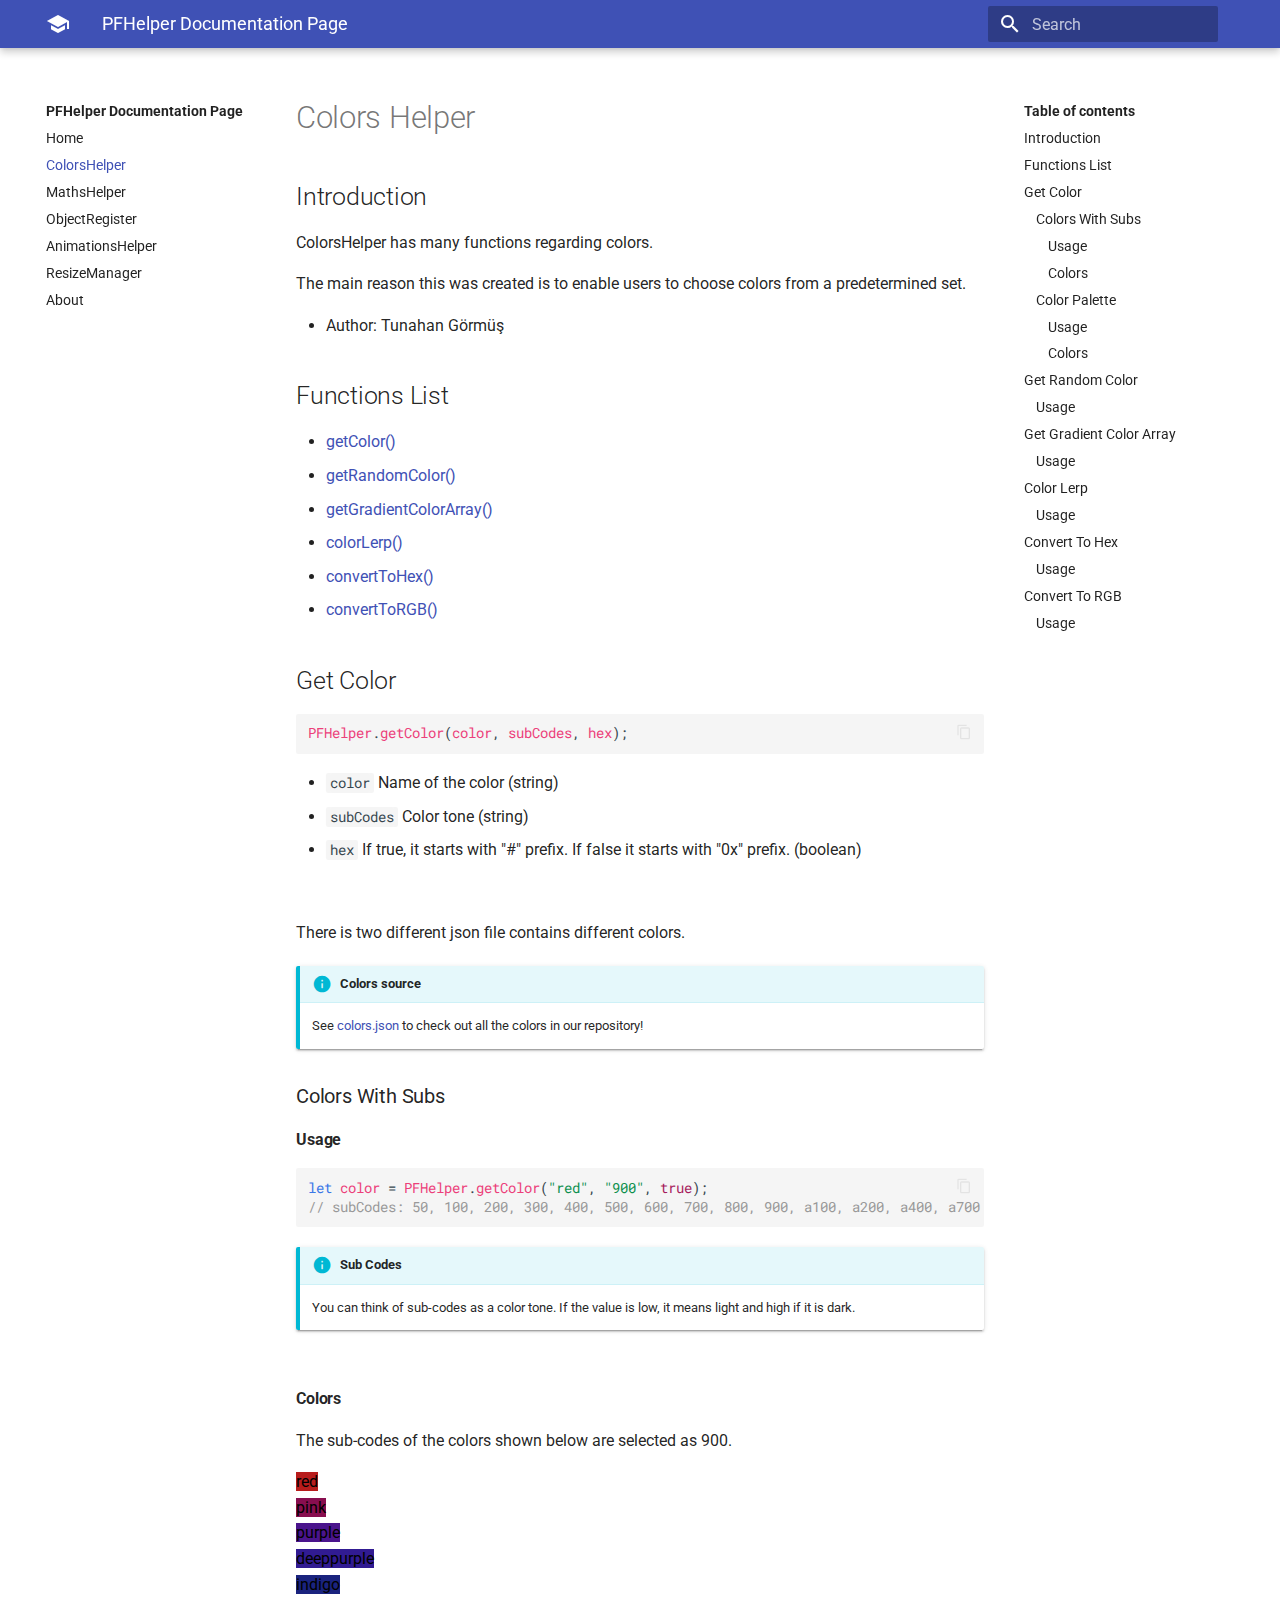
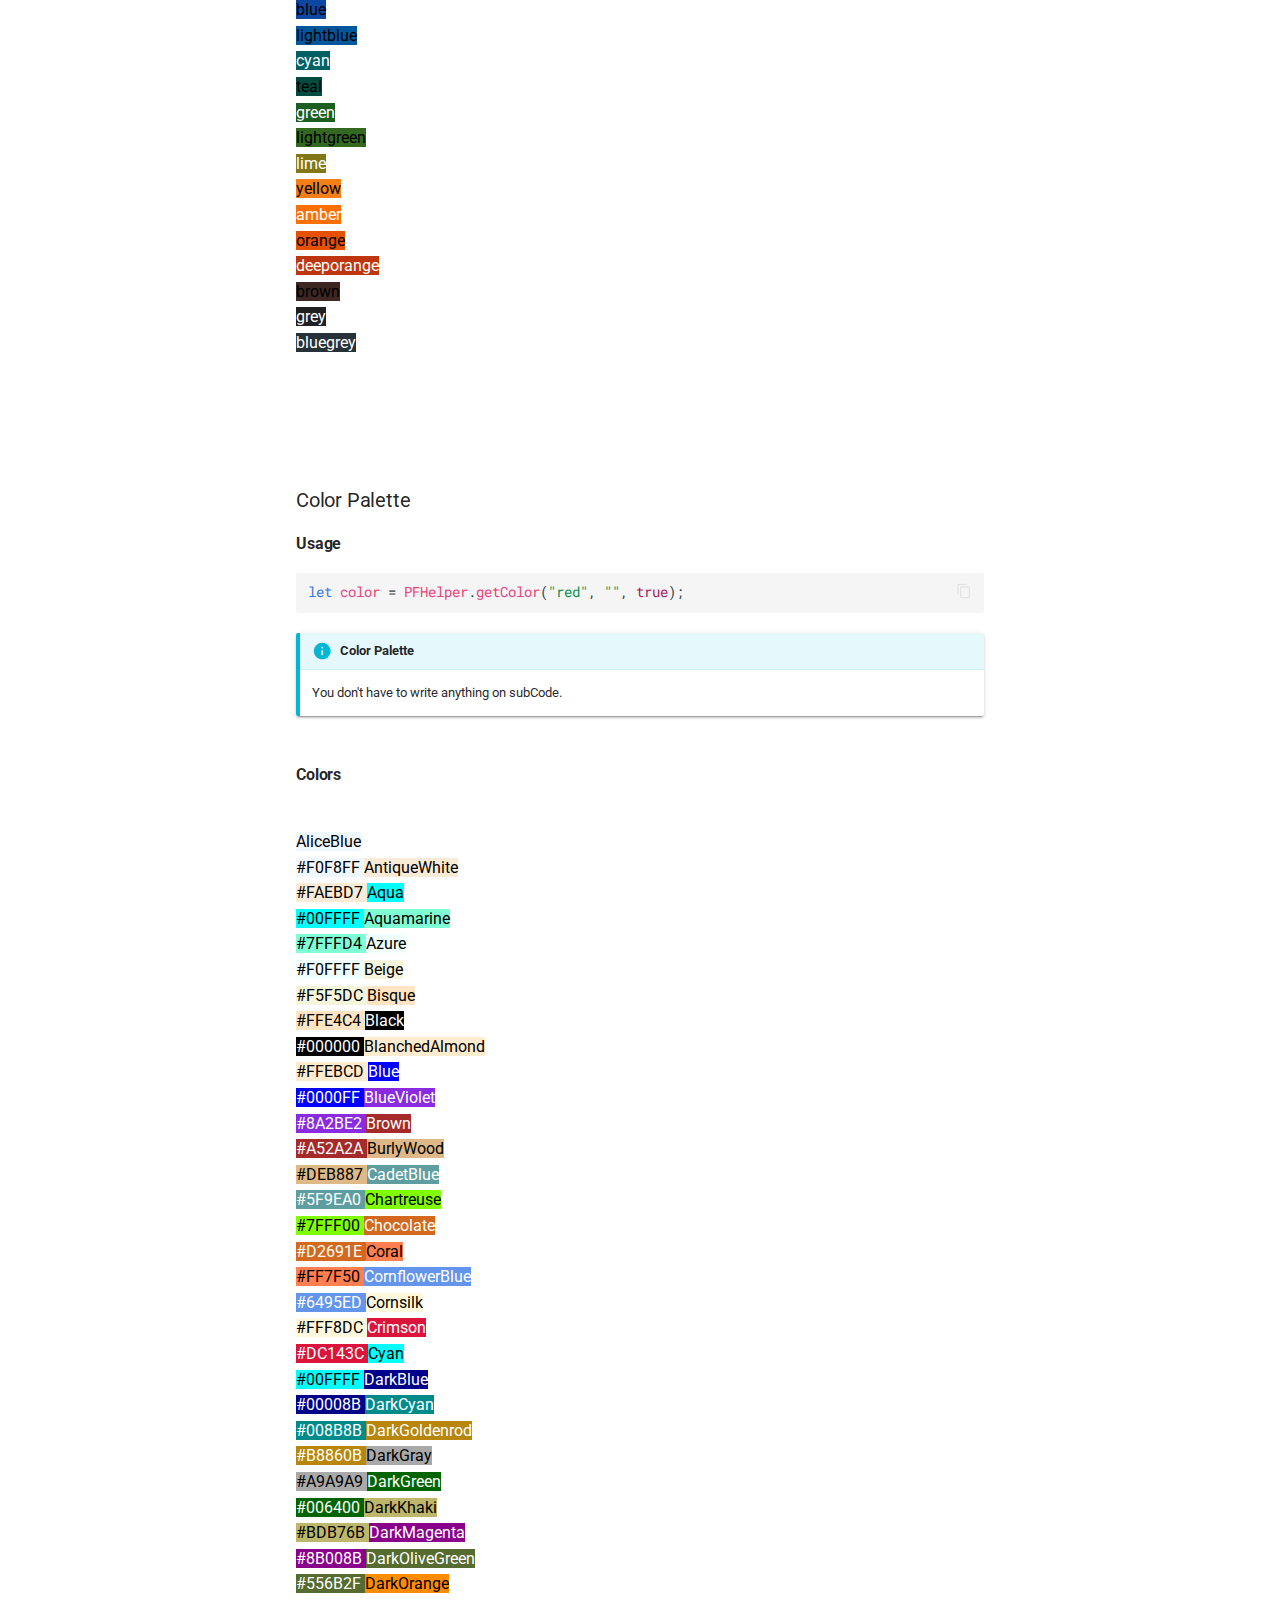
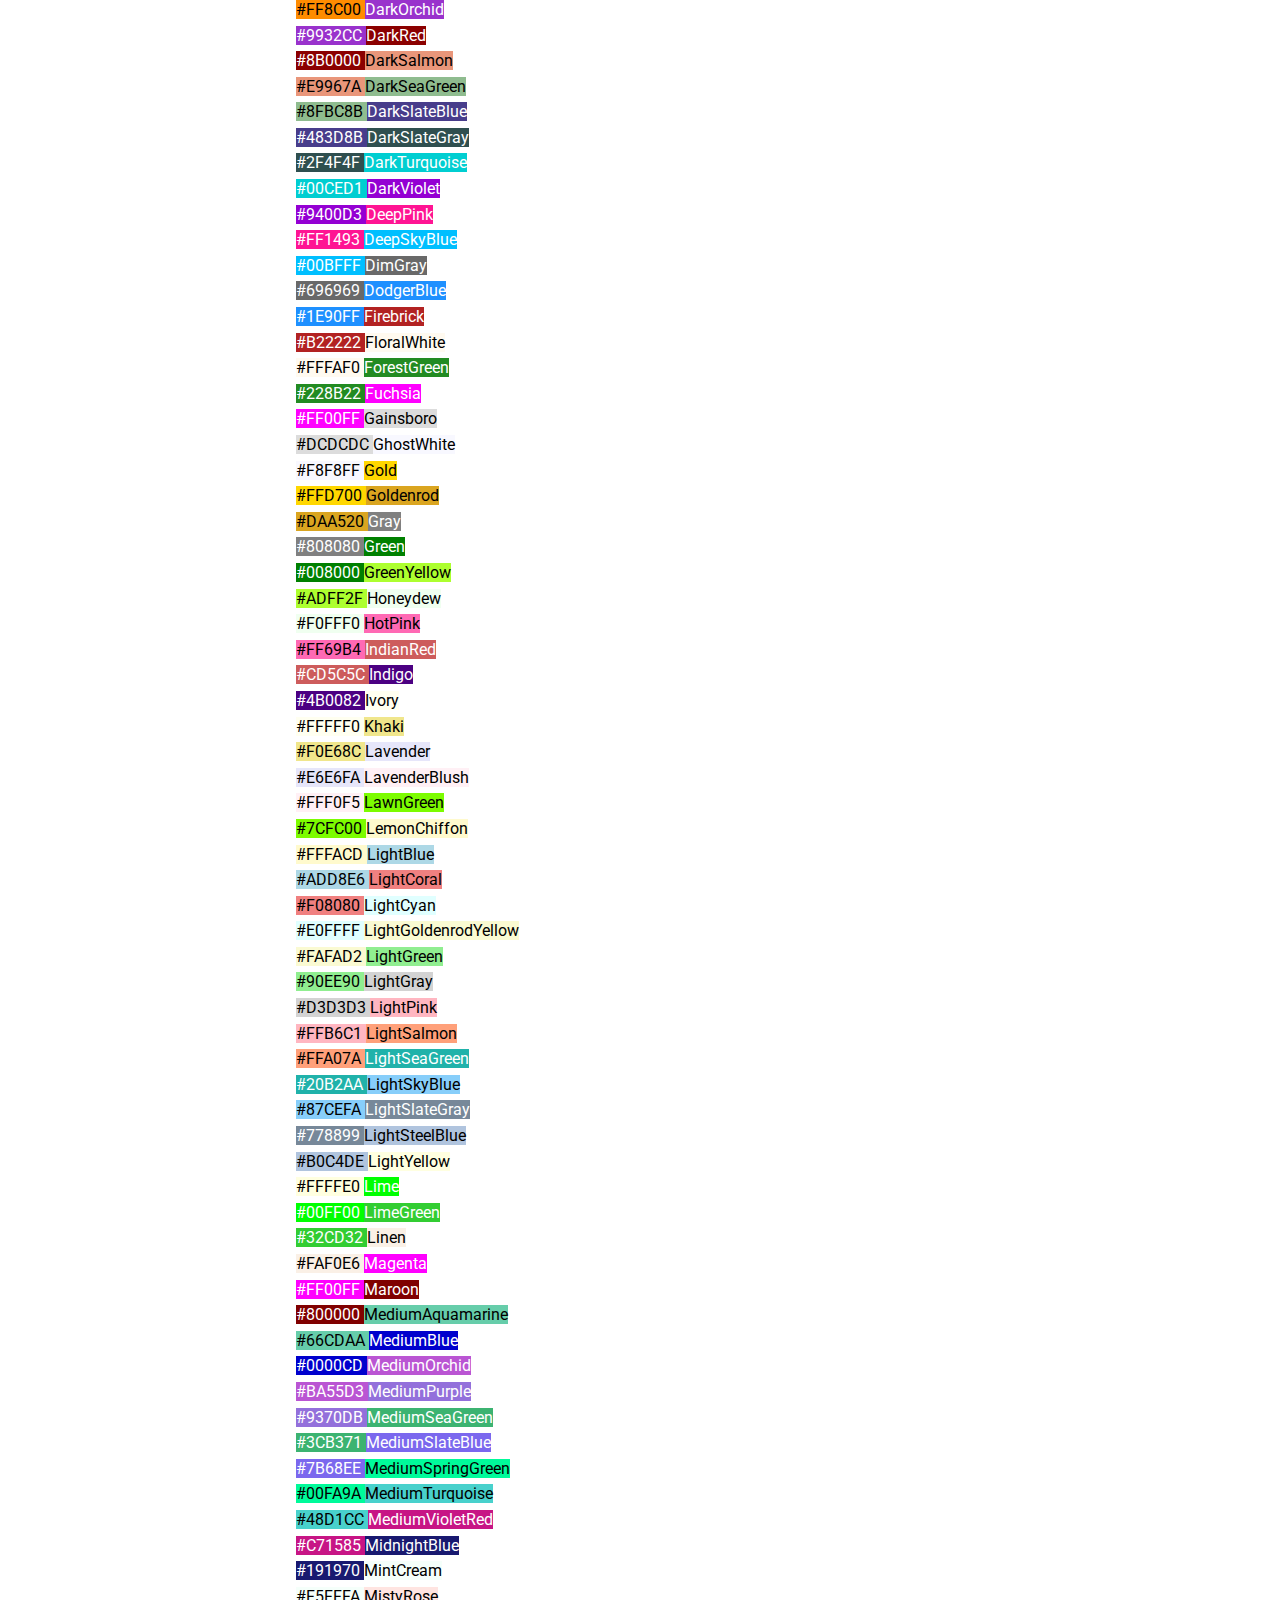
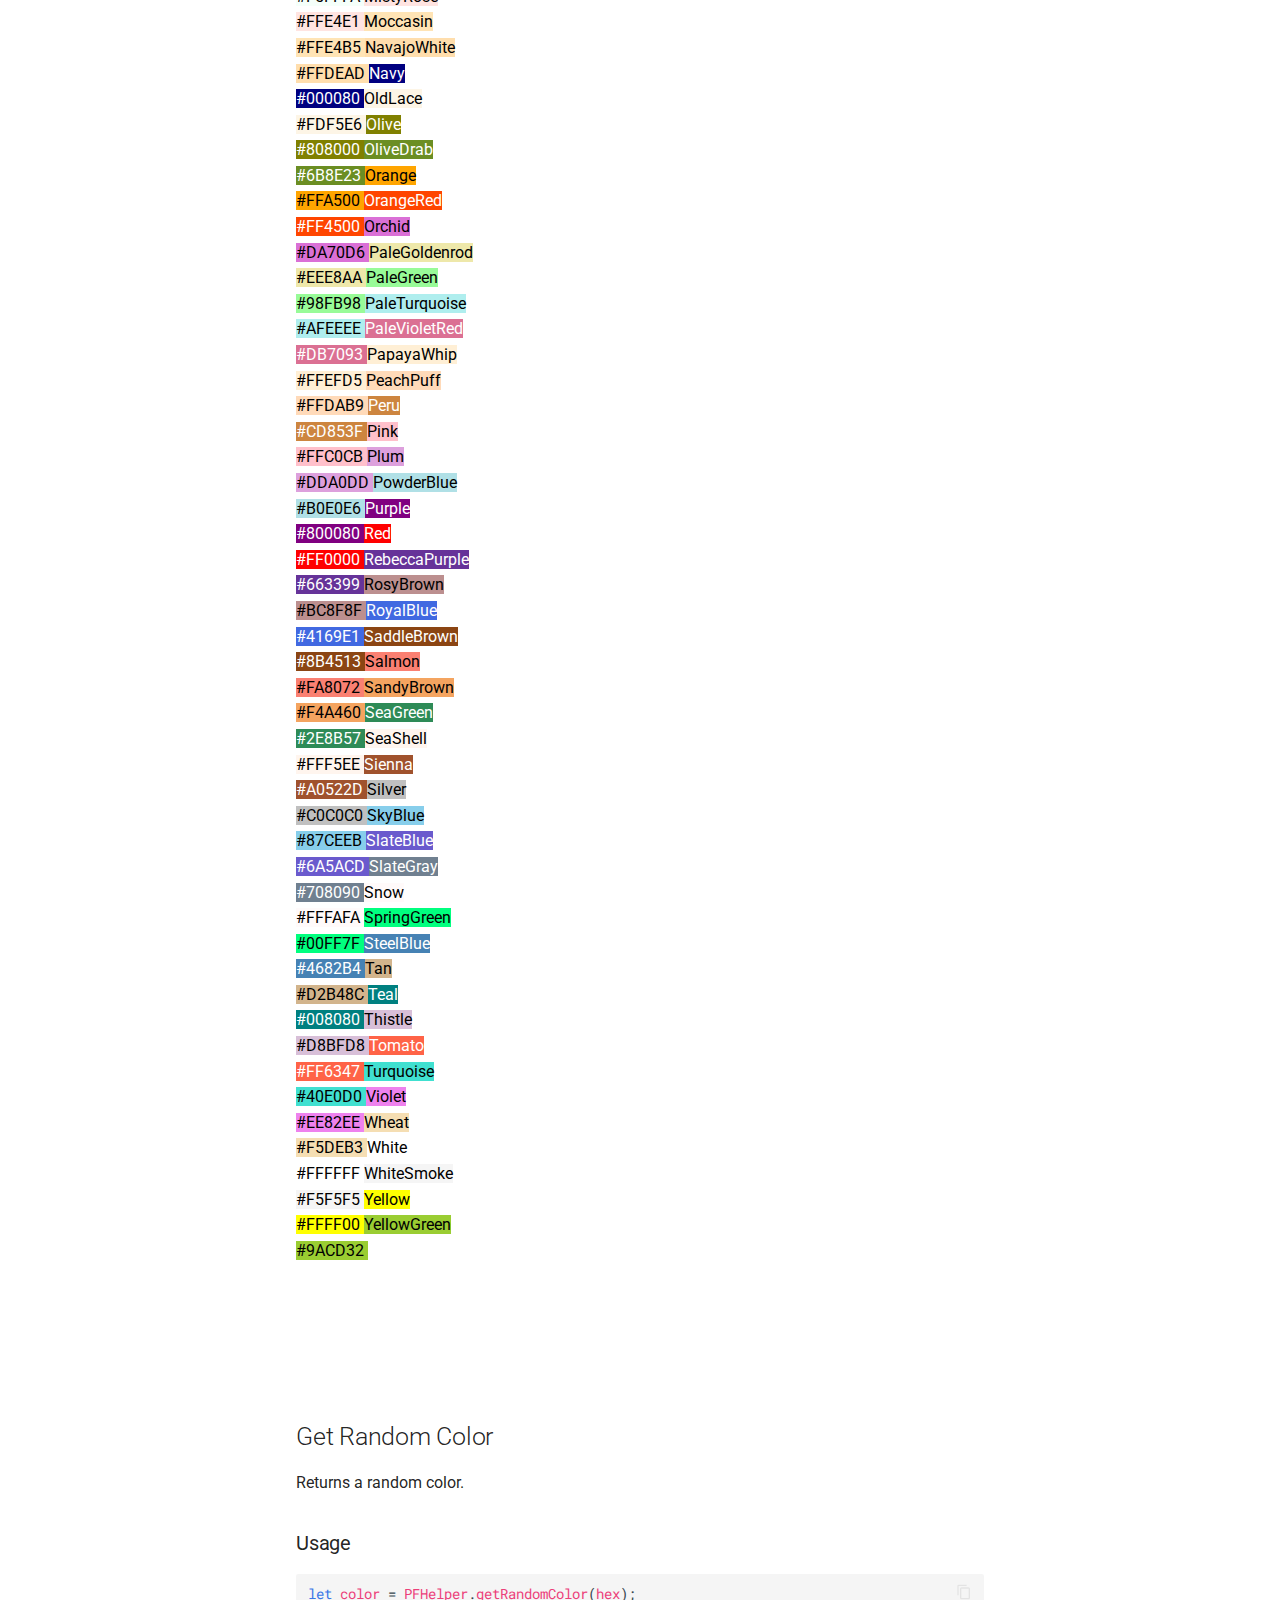
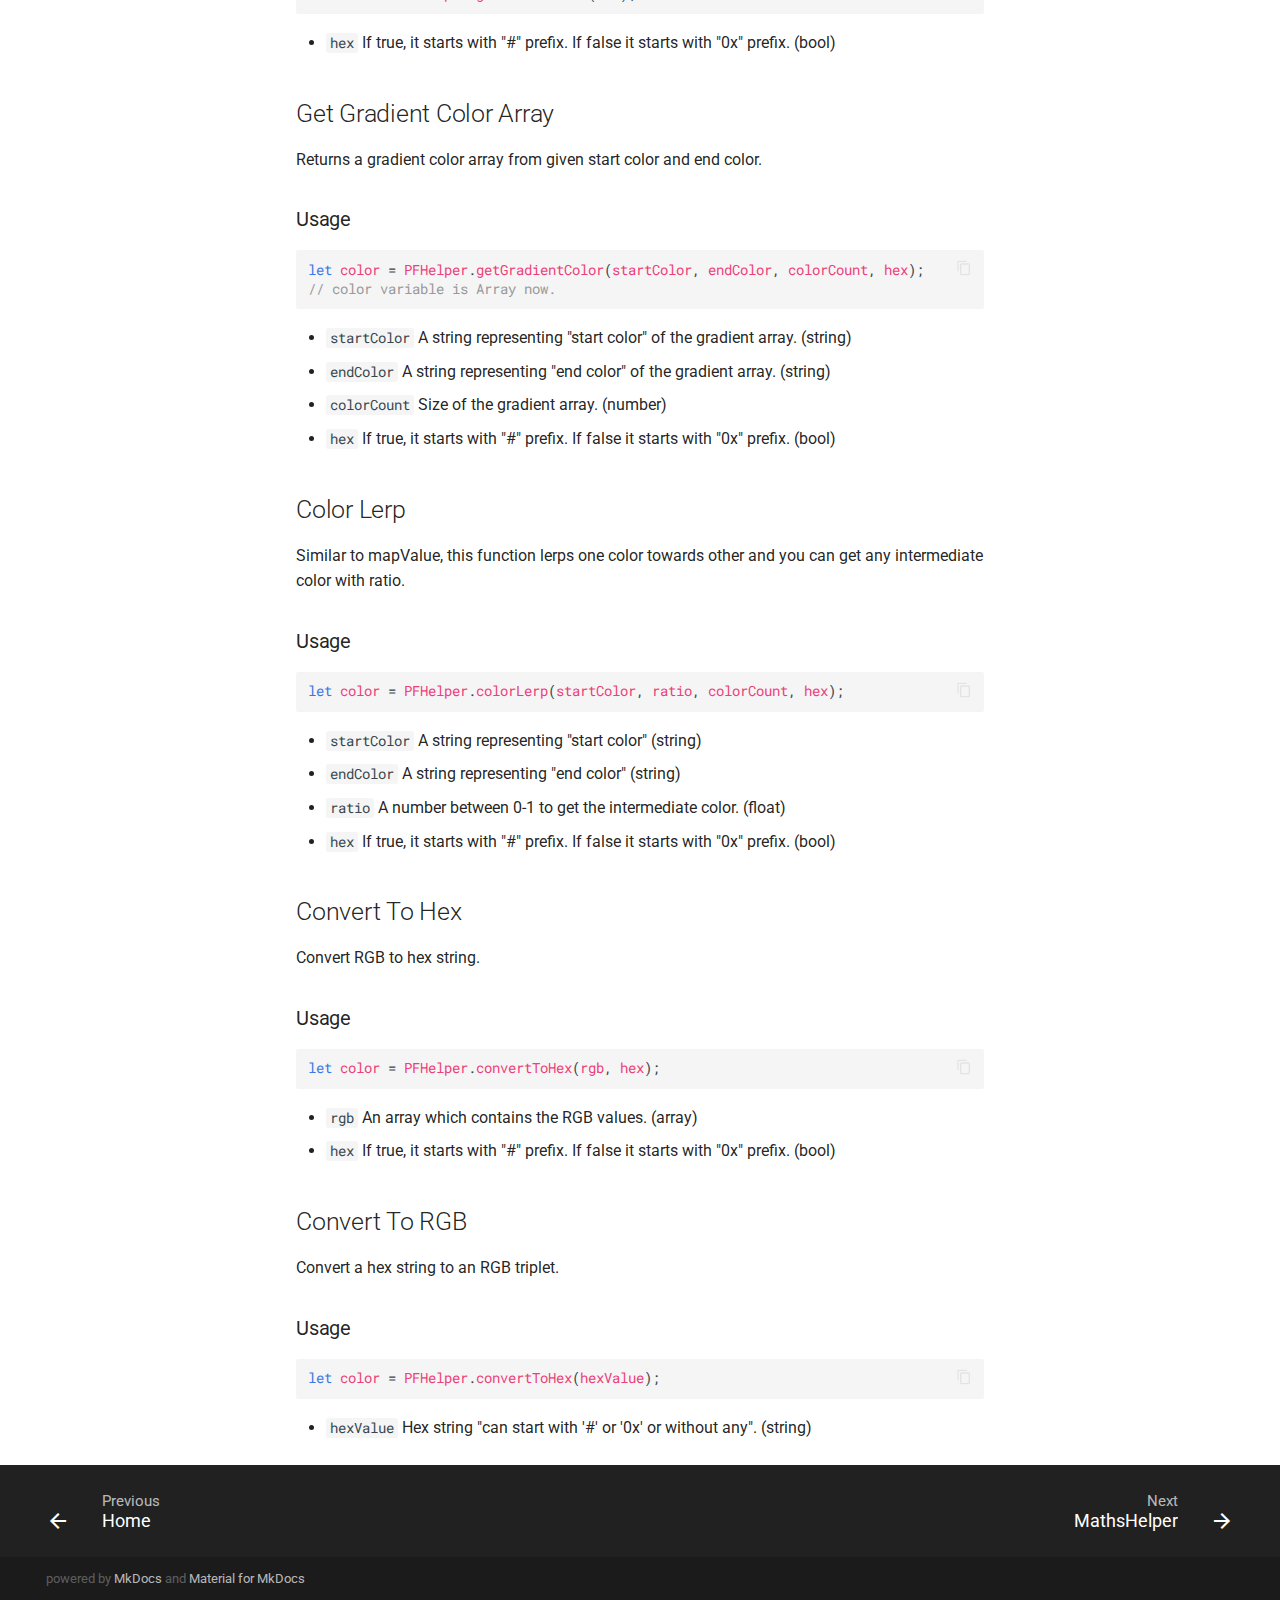
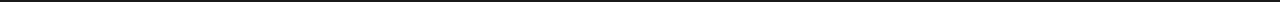
==== commit f1efd2d7: "Update docs" ====
--- a/docs/colorsHelper/index.html
+++ b/docs/colorsHelper/index.html
@@ -709,6 +709,10 @@
 </ul>
 <p>&nbsp;</p>
 <p>There is two different json file contains different colors.</p>
+<div class="admonition info">
+<p class="admonition-title">Colors source</p>
+<p>See <a href="https://raw.githubusercontent.com/TayfunTurgut/PFHelper/master/Graphics/colors.json?token=AFO4CQU37K4S2M6AR26PSZK54THBQ">colors.json</a> to check out all the colors in our repository!</p>
+</div>
 <h3 id="colors-with-subs">Colors With Subs</h3>
 <h4 id="usage">Usage</h4>
 <div class="codehilite"><pre><span></span><span class="kd">let</span> <span class="nx">color</span> <span class="o">=</span> <span class="nx">PFHelper</span><span class="p">.</span><span class="nx">getColor</span><span class="p">(</span><span class="s2">&quot;red&quot;</span><span class="p">,</span> <span class="s2">&quot;900&quot;</span><span class="p">,</span> <span class="kc">true</span><span class="p">);</span>
